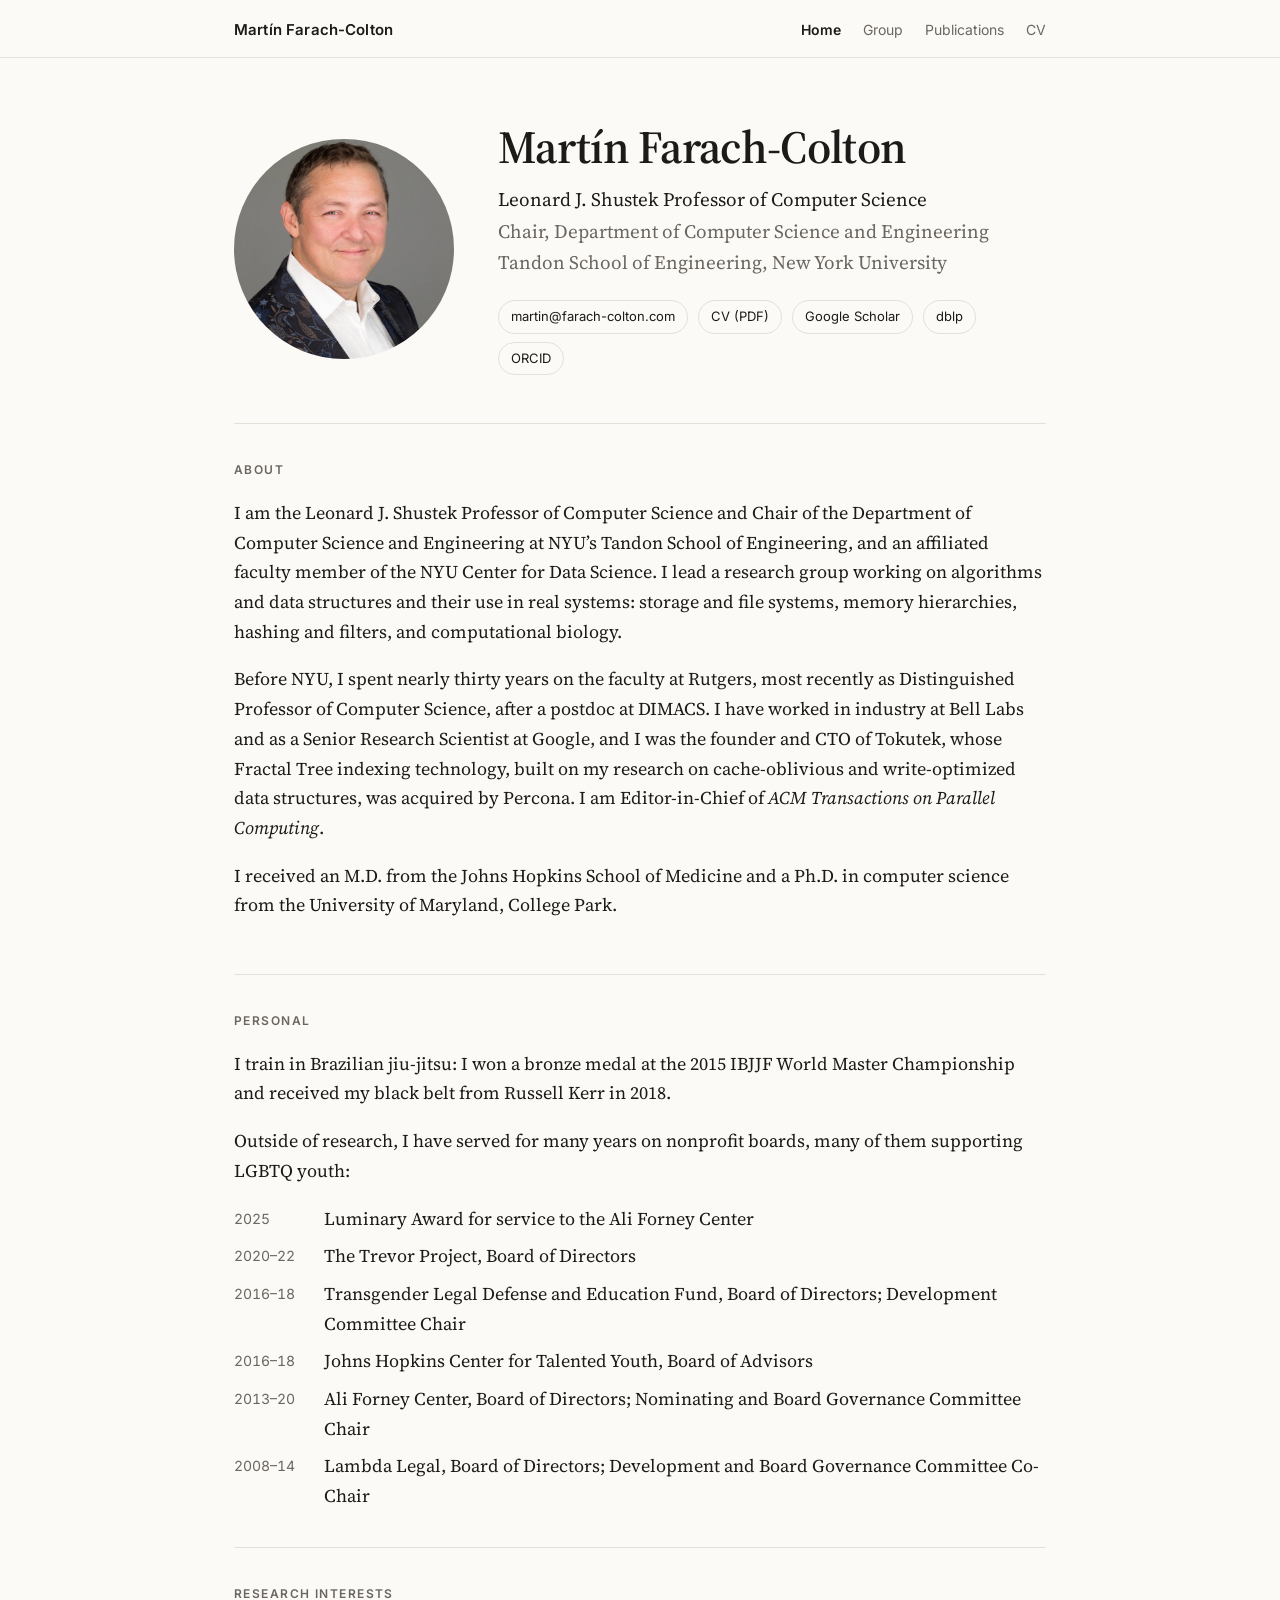
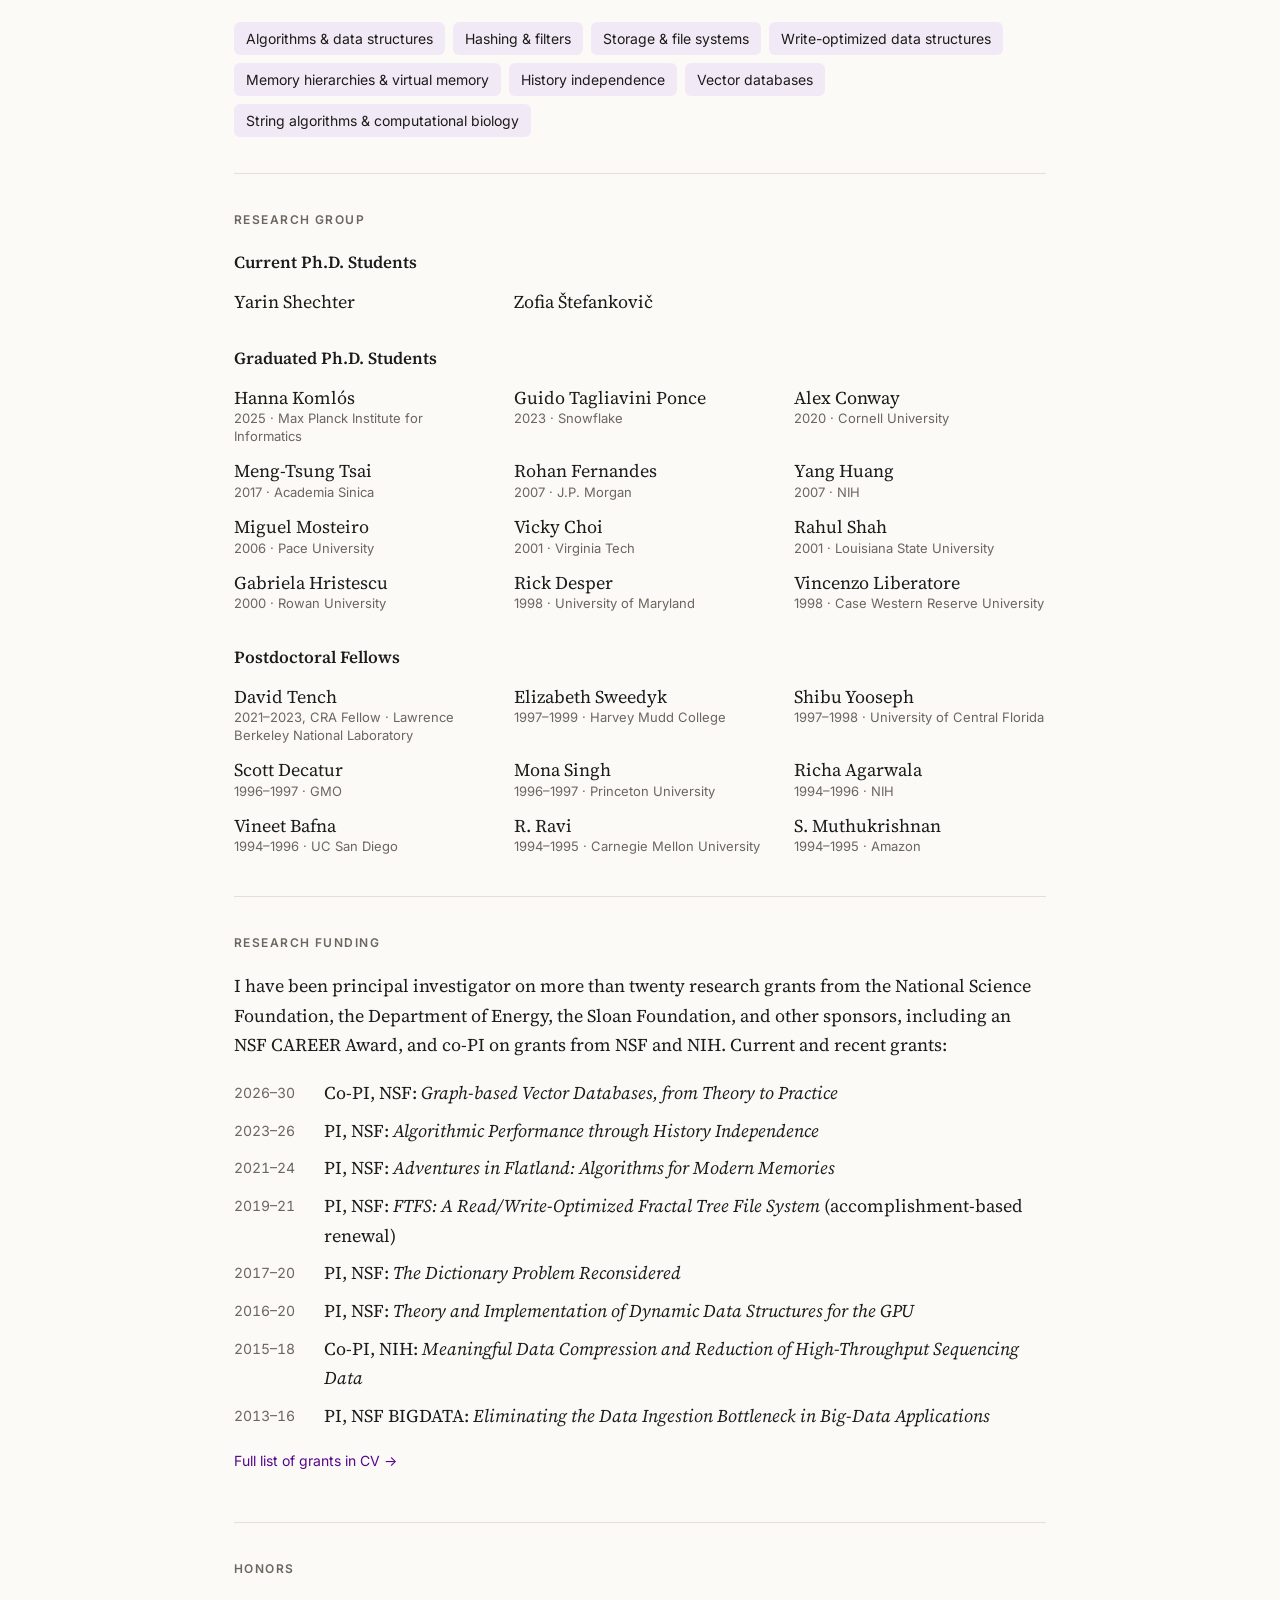
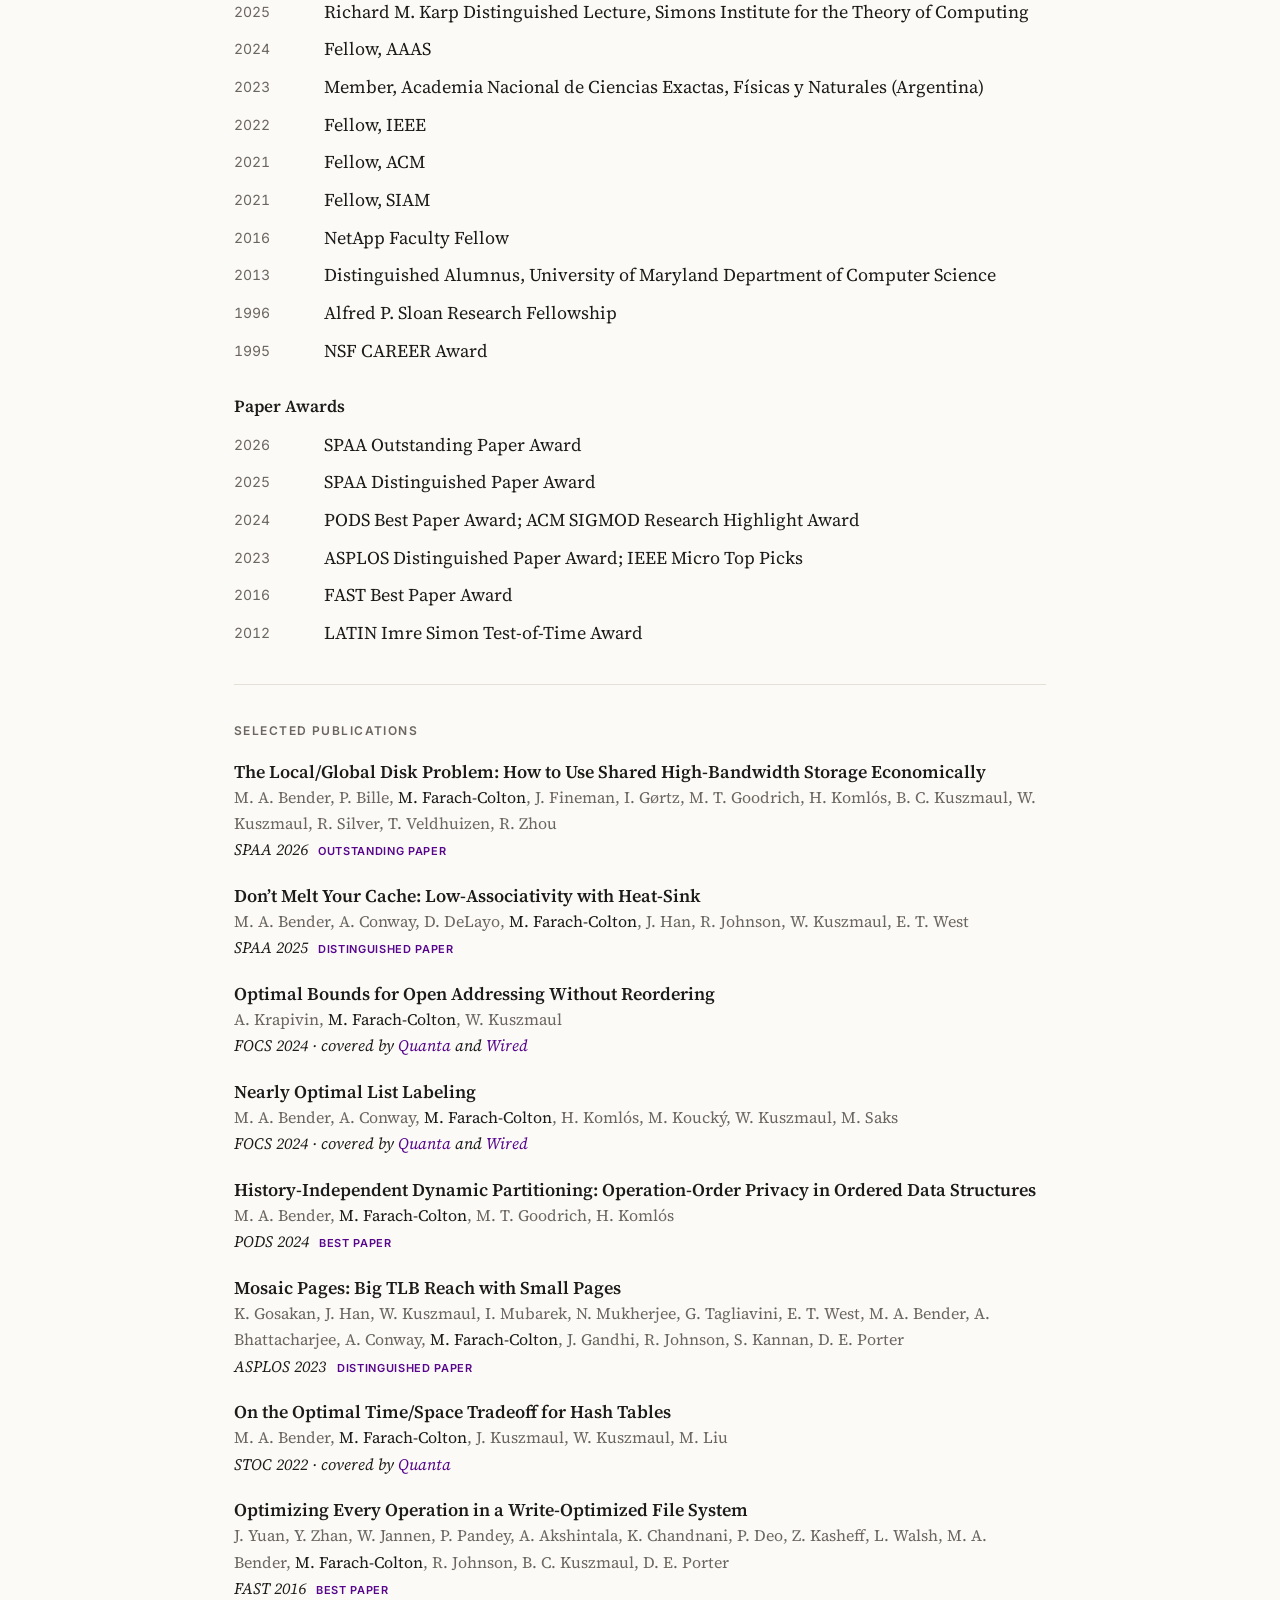
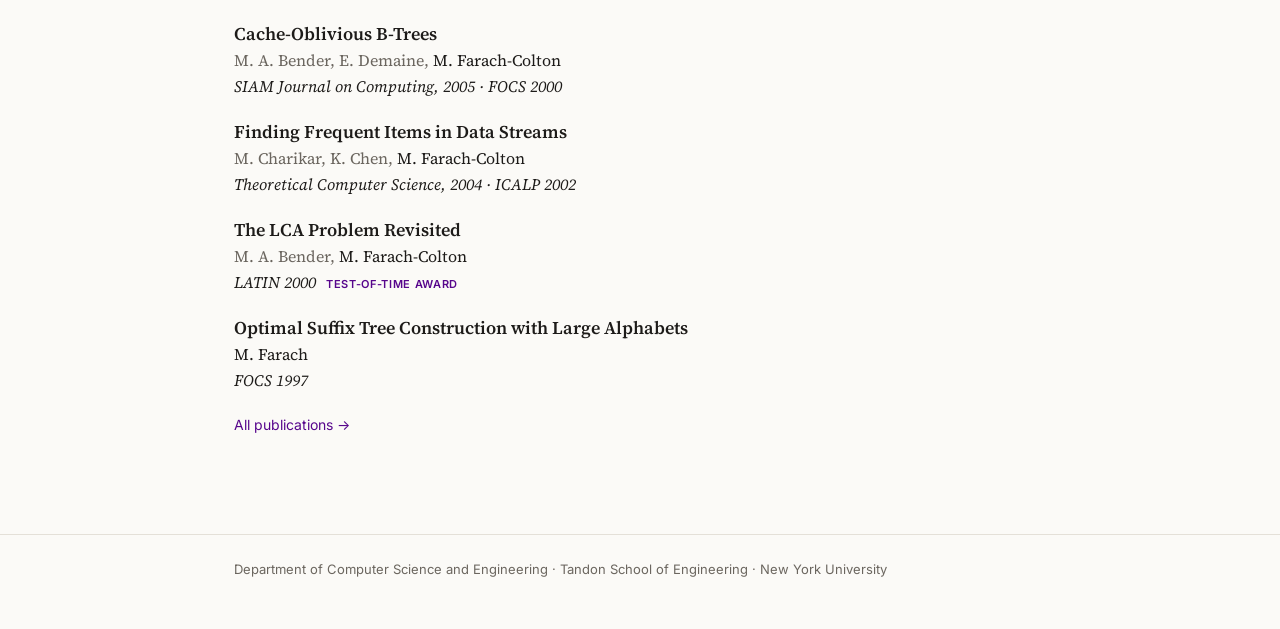
==== index.html @ 8462d6c9 "Initial version of personal website Co-Authored-By: Claude Opus 5.5 <noreply@anthropic.com>" ====
<!doctype html>
<html lang="en">
<head>
<meta charset="utf-8">
<meta name="viewport" content="width=device-width, initial-scale=1">
<title>Martín Farach-Colton</title>
<meta name="description" content="Martín Farach-Colton, Leonard J. Shustek Professor of Computer Science and Chair of Computer Science and Engineering at New York University.">
<link rel="preconnect" href="https://fonts.googleapis.com">
<link rel="preconnect" href="https://fonts.gstatic.com" crossorigin>
<link href="https://fonts.googleapis.com/css2?family=Inter:wght@400;600&family=Source+Serif+4:ital,opsz,wght@0,8..60,400;0,8..60,600;1,8..60,400&display=swap" rel="stylesheet">
<link rel="stylesheet" href="style.css">
</head>
<body>
<header class="site">
  <div class="wrap">
    <a class="brand" href="./">Martín Farach-Colton</a>
    <nav>
      <a href="./" aria-current="page">Home</a>
      <a href="#group">Group</a>
      <a href="publications.html">Publications</a>
      <a href="cv.pdf">CV</a>
    </nav>
  </div>
</header>

<main class="wrap">
  <div class="hero">
    <img src="assets/photo.jpg" alt="Portrait of Martín Farach-Colton" width="220" height="220">
    <div>
      <h1>Martín Farach&#8209;Colton</h1>
      <p class="role">Leonard J. Shustek Professor of Computer Science<br>
        <span>Chair, Department of Computer Science and Engineering<br>
        Tandon School of Engineering, New York University</span></p>
      <div class="links">
        <a href="mailto:martin@farach-colton.com">martin@farach-colton.com</a>
        <a href="cv.pdf">CV (PDF)</a>
        <a href="https://scholar.google.com/citations?user=2uHUSa8AAAAJ">Google Scholar</a>
        <a href="https://dblp.org/pid/f/MartinFarachColton">dblp</a>
        <a href="https://orcid.org/0000-0003-3616-7788">ORCID</a>
      </div>
    </div>
  </div>

  <section class="block">
    <h2>About</h2>
    <p>I am the Leonard J. Shustek Professor of Computer Science and Chair of the Department of Computer
      Science and Engineering at NYU&rsquo;s Tandon School of Engineering, and an affiliated faculty member
      of the NYU Center for Data Science. I lead a research group working on algorithms and data structures
      and their use in real systems: storage and file systems, memory hierarchies, hashing and filters,
      and computational biology.</p>
    <p>Before NYU, I spent nearly thirty years on the faculty at Rutgers, most recently as Distinguished
      Professor of Computer Science, after a postdoc at DIMACS. I have worked in industry at Bell Labs and
      as a Senior Research Scientist at Google, and I was the founder and CTO of Tokutek, whose Fractal Tree
      indexing technology, built on my research on cache-oblivious and write-optimized data structures,
      was acquired by Percona. I am Editor-in-Chief of <em>ACM Transactions on Parallel Computing</em>.</p>
    <p>I received an M.D. from the Johns Hopkins School of Medicine and a Ph.D. in computer science from
      the University of Maryland, College Park.</p>
  </section>

  <section class="block" id="personal">
    <h2>Personal</h2>
    <p>I train in Brazilian jiu-jitsu: I won a
      bronze medal at the 2015 IBJJF World Master Championship and received my black belt from Russell Kerr
      in 2018.</p>
    <p>Outside of research, I have served for many years on nonprofit boards, many of them supporting LGBTQ
      youth:</p>
    <dl class="honors">
      <dt>2025</dt><dd>Luminary Award for service to the Ali Forney Center</dd>
      <dt>2020&ndash;22</dt><dd>The Trevor Project, Board of Directors</dd>
      <dt>2016&ndash;18</dt><dd>Transgender Legal Defense and Education Fund, Board of Directors; Development Committee Chair</dd>
      <dt>2016&ndash;18</dt><dd>Johns Hopkins Center for Talented Youth, Board of Advisors</dd>
      <dt>2013&ndash;20</dt><dd>Ali Forney Center, Board of Directors; Nominating and Board Governance Committee Chair</dd>
      <dt>2008&ndash;14</dt><dd>Lambda Legal, Board of Directors; Development and Board Governance Committee Co-Chair</dd>
    </dl>
  </section>

  <section class="block">
    <h2>Research Interests</h2>
    <ul class="interests">
      <li>Algorithms &amp; data structures</li>
      <li>Hashing &amp; filters</li>
      <li>Storage &amp; file systems</li>
      <li>Write-optimized data structures</li>
      <li>Memory hierarchies &amp; virtual memory</li>
      <li>History independence</li>
      <li>Vector databases</li>
      <li>String algorithms &amp; computational biology</li>
    </ul>
  </section>

  <section class="block" id="group">
    <h2>Research Group</h2>
    <h3>Current Ph.D. Students</h3>
    <ul class="people">
      <li>Yarin Shechter</li>
      <li>Zofia Štefankovič</li>
    </ul>
    <h3>Graduated Ph.D. Students</h3>
    <ul class="people">
      <li>Hanna Komlós <span>2025 &middot; Max Planck Institute for Informatics</span></li>
      <li>Guido Tagliavini Ponce <span>2023 &middot; Snowflake</span></li>
      <li>Alex Conway <span>2020 &middot; Cornell University</span></li>
      <li>Meng-Tsung Tsai <span>2017 &middot; Academia Sinica</span></li>
      <li>Rohan Fernandes <span>2007 &middot; J.P. Morgan</span></li>
      <li>Yang Huang <span>2007 &middot; NIH</span></li>
      <li>Miguel Mosteiro <span>2006 &middot; Pace University</span></li>
      <li>Vicky Choi <span>2001 &middot; Virginia Tech</span></li>
      <li>Rahul Shah <span>2001 &middot; Louisiana State University</span></li>
      <li>Gabriela Hristescu <span>2000 &middot; Rowan University</span></li>
      <li>Rick Desper <span>1998 &middot; University of Maryland</span></li>
      <li>Vincenzo Liberatore <span>1998 &middot; Case Western Reserve University</span></li>
    </ul>
    <h3>Postdoctoral Fellows</h3>
    <ul class="people">
      <li>David Tench <span>2021&ndash;2023, CRA Fellow &middot; Lawrence Berkeley National Laboratory</span></li>
      <li>Elizabeth Sweedyk <span>1997&ndash;1999 &middot; Harvey Mudd College</span></li>
      <li>Shibu Yooseph <span>1997&ndash;1998 &middot; University of Central Florida</span></li>
      <li>Scott Decatur <span>1996&ndash;1997 &middot; GMO</span></li>
      <li>Mona Singh <span>1996&ndash;1997 &middot; Princeton University</span></li>
      <li>Richa Agarwala <span>1994&ndash;1996 &middot; NIH</span></li>
      <li>Vineet Bafna <span>1994&ndash;1996 &middot; UC San Diego</span></li>
      <li>R. Ravi <span>1994&ndash;1995 &middot; Carnegie Mellon University</span></li>
      <li>S. Muthukrishnan <span>1994&ndash;1995 &middot; Amazon</span></li>
    </ul>
  </section>

  <section class="block">
    <h2>Research Funding</h2>
    <p>I have been principal investigator on more than twenty research grants from the National Science
      Foundation, the Department of Energy, the Sloan Foundation, and other sponsors, including an NSF CAREER
      Award, and co-PI on grants from NSF and NIH. Current and recent grants:</p>
    <dl class="honors">
      <dt>2026&ndash;30</dt><dd>Co-PI, NSF: <em>Graph-based Vector Databases, from Theory to Practice</em></dd>
      <dt>2023&ndash;26</dt><dd>PI, NSF: <em>Algorithmic Performance through History Independence</em></dd>
      <dt>2021&ndash;24</dt><dd>PI, NSF: <em>Adventures in Flatland: Algorithms for Modern Memories</em></dd>
      <dt>2019&ndash;21</dt><dd>PI, NSF: <em>FTFS: A Read/Write-Optimized Fractal Tree File System</em> (accomplishment-based renewal)</dd>
      <dt>2017&ndash;20</dt><dd>PI, NSF: <em>The Dictionary Problem Reconsidered</em></dd>
      <dt>2016&ndash;20</dt><dd>PI, NSF: <em>Theory and Implementation of Dynamic Data Structures for the GPU</em></dd>
      <dt>2015&ndash;18</dt><dd>Co-PI, NIH: <em>Meaningful Data Compression and Reduction of High-Throughput Sequencing Data</em></dd>
      <dt>2013&ndash;16</dt><dd>PI, NSF BIGDATA: <em>Eliminating the Data Ingestion Bottleneck in Big-Data Applications</em></dd>
    </dl>
    <p class="more"><a href="cv.pdf">Full list of grants in CV &rarr;</a></p>
  </section>

  <section class="block">
    <h2>Honors</h2>
    <dl class="honors">
      <dt>2025</dt><dd>Richard M. Karp Distinguished Lecture, Simons Institute for the Theory of Computing</dd>
      <dt>2024</dt><dd>Fellow, AAAS</dd>
      <dt>2023</dt><dd>Member, Academia Nacional de Ciencias Exactas, F&iacute;sicas y Naturales (Argentina)</dd>
      <dt>2022</dt><dd>Fellow, IEEE</dd>
      <dt>2021</dt><dd>Fellow, ACM</dd>
      <dt>2021</dt><dd>Fellow, SIAM</dd>
      <dt>2016</dt><dd>NetApp Faculty Fellow</dd>
      <dt>2013</dt><dd>Distinguished Alumnus, University of Maryland Department of Computer Science</dd>
      <dt>1996</dt><dd>Alfred P. Sloan Research Fellowship</dd>
      <dt>1995</dt><dd>NSF CAREER Award</dd>
    </dl>
    <h3>Paper Awards</h3>
    <dl class="honors">
      <dt>2026</dt><dd>SPAA Outstanding Paper Award</dd>
      <dt>2025</dt><dd>SPAA Distinguished Paper Award</dd>
      <dt>2024</dt><dd>PODS Best Paper Award; ACM SIGMOD Research Highlight Award</dd>
      <dt>2023</dt><dd>ASPLOS Distinguished Paper Award; IEEE Micro Top Picks</dd>
      <dt>2016</dt><dd>FAST Best Paper Award</dd>
      <dt>2012</dt><dd>LATIN Imre Simon Test-of-Time Award</dd>
    </dl>
  </section>

  <section class="block">
    <h2>Selected Publications</h2>
    <ol class="pubs">
      <li><span class="ptitle"><a href="https://doi.org/10.1145/3816782.3819205">The Local/Global Disk Problem: How to Use Shared High-Bandwidth Storage Economically</a></span>
        <span class="pauthors">M. A. Bender, P. Bille, <span class="me">M. Farach-Colton</span>, J. Fineman, I. Gørtz, M. T. Goodrich, H. Komlós, B. C. Kuszmaul, W. Kuszmaul, R. Silver, T. Veldhuizen, R. Zhou</span>
        <span class="pvenue">SPAA 2026 <span class="award">Outstanding Paper</span></span></li>
      <li><span class="ptitle"><a href="https://dl.acm.org/doi/pdf/10.1145/3694906.3743303">Don&rsquo;t Melt Your Cache: Low-Associativity with Heat-Sink</a></span>
        <span class="pauthors">M. A. Bender, A. Conway, D. DeLayo, <span class="me">M. Farach-Colton</span>, J. Han, R. Johnson, W. Kuszmaul, E. T. West</span>
        <span class="pvenue">SPAA 2025 <span class="award">Distinguished Paper</span></span></li>
      <li><span class="ptitle"><a href="https://arxiv.org/pdf/2501.02305">Optimal Bounds for Open Addressing Without Reordering</a></span>
        <span class="pauthors">A. Krapivin, <span class="me">M. Farach-Colton</span>, W. Kuszmaul</span>
        <span class="pvenue">FOCS 2024 &middot; covered by <a href="https://www.quantamagazine.org/undergraduate-upends-a-40-year-old-data-science-conjecture-20250210/">Quanta</a> and <a href="https://www.wired.com/story/undergraduate-upends-a-40-year-old-data-science-conjecture/">Wired</a></span></li>
      <li><span class="ptitle"><a href="https://arxiv.org/pdf/2405.00807">Nearly Optimal List Labeling</a></span>
        <span class="pauthors">M. A. Bender, A. Conway, <span class="me">M. Farach-Colton</span>, H. Komlós, M. Koucký, W. Kuszmaul, M. Saks</span>
        <span class="pvenue">FOCS 2024 &middot; covered by <a href="https://www.quantamagazine.org/new-book-sorting-algorithm-almost-reaches-perfection-20250124/">Quanta</a> and <a href="https://www.wired.com/story/new-book-sorting-algorithm-almost-reaches-perfection/">Wired</a></span></li>
      <li><span class="ptitle"><a href="https://dl.acm.org/doi/pdf/10.1145/3651609">History-Independent Dynamic Partitioning: Operation-Order Privacy in Ordered Data Structures</a></span>
        <span class="pauthors">M. A. Bender, <span class="me">M. Farach-Colton</span>, M. T. Goodrich, H. Komlós</span>
        <span class="pvenue">PODS 2024 <span class="award">Best Paper</span></span></li>
      <li><span class="ptitle"><a href="https://dspace.mit.edu/bitstream/1721.1/150362/1/3582016.3582021.pdf">Mosaic Pages: Big TLB Reach with Small Pages</a></span>
        <span class="pauthors">K. Gosakan, J. Han, W. Kuszmaul, I. Mubarek, N. Mukherjee, G. Tagliavini, E. T. West, M. A. Bender, A. Bhattacharjee, A. Conway, <span class="me">M. Farach-Colton</span>, J. Gandhi, R. Johnson, S. Kannan, D. E. Porter</span>
        <span class="pvenue">ASPLOS 2023 <span class="award">Distinguished Paper</span></span></li>
      <li><span class="ptitle"><a href="https://dspace.mit.edu/bitstream/1721.1/146419/1/3519935.3519969.pdf">On the Optimal Time/Space Tradeoff for Hash Tables</a></span>
        <span class="pauthors">M. A. Bender, <span class="me">M. Farach-Colton</span>, J. Kuszmaul, W. Kuszmaul, M. Liu</span>
        <span class="pvenue">STOC 2022 &middot; covered by <a href="https://www.quantamagazine.org/scientists-find-optimal-balance-of-data-storage-and-time-20240208/">Quanta</a></span></li>
      <li><span class="ptitle"><a href="https://www.usenix.org/system/files/conference/fast16/fast16-papers-yuan.pdf">Optimizing Every Operation in a Write-Optimized File System</a></span>
        <span class="pauthors">J. Yuan, Y. Zhan, W. Jannen, P. Pandey, A. Akshintala, K. Chandnani, P. Deo, Z. Kasheff, L. Walsh, M. A. Bender, <span class="me">M. Farach-Colton</span>, R. Johnson, B. C. Kuszmaul, D. E. Porter</span>
        <span class="pvenue">FAST 2016 <span class="award">Best Paper</span></span></li>
      <li><span class="ptitle"><a href="https://doi.org/10.1137/s0097539701389956">Cache-Oblivious B-Trees</a></span>
        <span class="pauthors">M. A. Bender, E. Demaine, <span class="me">M. Farach-Colton</span></span>
        <span class="pvenue">SIAM Journal on Computing, 2005 &middot; FOCS 2000</span></li>
      <li><span class="ptitle"><a href="https://doi.org/10.1016/s0304-3975(03)00400-6">Finding Frequent Items in Data Streams</a></span>
        <span class="pauthors">M. Charikar, K. Chen, <span class="me">M. Farach-Colton</span></span>
        <span class="pvenue">Theoretical Computer Science, 2004 &middot; ICALP 2002</span></li>
      <li><span class="ptitle"><a href="https://doi.org/10.1007/10719839_9">The LCA Problem Revisited</a></span>
        <span class="pauthors">M. A. Bender, <span class="me">M. Farach-Colton</span></span>
        <span class="pvenue">LATIN 2000 <span class="award">Test-of-Time Award</span></span></li>
      <li><span class="ptitle"><a href="https://doi.org/10.1109/sfcs.1997.646102">Optimal Suffix Tree Construction with Large Alphabets</a></span>
        <span class="pauthors"><span class="me">M. Farach</span></span>
        <span class="pvenue">FOCS 1997</span></li>
    </ol>
    <p class="more"><a href="publications.html">All publications &rarr;</a></p>
  </section>
</main>

<footer>
  <div class="wrap">Department of Computer Science and Engineering &middot; Tandon School of Engineering &middot; New York University</div>
</footer>
</body>
</html>
---- style.css ----
:root {
  --bg: #fbfaf7;
  --fg: #1d1b19;
  --muted: #6b665f;
  --rule: #e4e0d8;
  --accent: #57068c;
  --accent-soft: #f1eaf6;
  --serif: "Source Serif 4", Georgia, "Times New Roman", serif;
  --sans: "Inter", -apple-system, BlinkMacSystemFont, "Segoe UI", sans-serif;
}
@media (prefers-color-scheme: dark) {
  :root {
    --bg: #161514;
    --fg: #ece8e1;
    --muted: #a19b92;
    --rule: #2f2c29;
    --accent: #c9a2e6;
    --accent-soft: #2a2132;
  }
}

* { box-sizing: border-box; }
html { -webkit-text-size-adjust: 100%; }
body {
  margin: 0;
  background: var(--bg);
  color: var(--fg);
  font: 18px/1.65 var(--serif);
}
a { color: var(--accent); text-decoration: none; }
a:hover { text-decoration: underline; text-underline-offset: 3px; }

.wrap { max-width: 860px; margin: 0 auto; padding: 0 24px; }

/* Header / nav */
header.site {
  border-bottom: 1px solid var(--rule);
}
header.site .wrap {
  display: flex; align-items: baseline; justify-content: space-between;
  gap: 16px; flex-wrap: wrap; padding-top: 18px; padding-bottom: 14px;
}
.brand { font-family: var(--sans); font-weight: 600; font-size: 15px; letter-spacing: .01em; color: var(--fg); }
nav { display: flex; gap: 22px; font-family: var(--sans); font-size: 14px; }
nav a { color: var(--muted); }
nav a[aria-current="page"] { color: var(--fg); font-weight: 600; }

/* Hero */
.hero {
  display: grid; grid-template-columns: 220px 1fr; gap: 44px;
  align-items: center; padding: 64px 0 48px;
}
.hero img {
  width: 220px; height: 220px; border-radius: 50%; object-fit: cover;
  display: block; background: var(--rule);
}
.hero h1 {
  font-size: 46px; line-height: 1.1; font-weight: 600; margin: 0 0 12px;
  letter-spacing: -.015em;
}
.hero .role { margin: 0; font-size: 19px; }
.hero .role span { color: var(--muted); }
.links {
  display: flex; flex-wrap: wrap; gap: 8px 10px; margin-top: 22px;
  font-family: var(--sans); font-size: 13px;
}
.links a {
  border: 1px solid var(--rule); border-radius: 999px; padding: 5px 12px; color: var(--fg);
}
.links a:hover { border-color: var(--accent); color: var(--accent); text-decoration: none; }

/* Sections */
section.block { padding: 36px 0; border-top: 1px solid var(--rule); }
section.block > h2, .year > h2 {
  font-family: var(--sans); font-size: 12px; font-weight: 600;
  text-transform: uppercase; letter-spacing: .12em; color: var(--muted);
  margin: 0 0 18px;
}
p { margin: 0 0 1em; }

.interests { display: flex; flex-wrap: wrap; gap: 8px; padding: 0; margin: 0; list-style: none; }
.interests li {
  font-family: var(--sans); font-size: 14px; background: var(--accent-soft);
  color: var(--fg); padding: 5px 12px; border-radius: 6px;
}

dl.honors { display: grid; grid-template-columns: 64px 1fr; gap: 8px 18px; margin: 0; }
dl.honors dt { font-family: var(--sans); font-size: 14px; color: var(--muted); padding-top: 3px; font-variant-numeric: tabular-nums; }
dl.honors dd { margin: 0; }

/* Publications */
ol.pubs { list-style: none; padding: 0; margin: 0; }
ol.pubs li { margin: 0 0 20px; }
.ptitle { display: block; font-weight: 600; line-height: 1.4; }
.ptitle a { color: var(--fg); }
.ptitle a:hover { color: var(--accent); }
.pauthors { display: block; font-size: 16px; color: var(--muted); }
.pauthors .me { color: var(--fg); }
.pvenue { display: block; font-size: 16px; font-style: italic; }
.tag, .award {
  font-family: var(--sans); font-style: normal; font-size: 11px; font-weight: 600;
  text-transform: uppercase; letter-spacing: .06em; margin-left: 6px;
}
.tag { color: var(--muted); }
.award { color: var(--accent); }

.pubtools {
  display: flex; gap: 12px; flex-wrap: wrap; align-items: center;
  margin: 0 0 28px; font-family: var(--sans); font-size: 14px;
}
.pubtools input {
  flex: 1 1 260px; font: inherit; padding: 9px 12px; border-radius: 8px;
  border: 1px solid var(--rule); background: transparent; color: var(--fg);
}
.pubtools input:focus { outline: 2px solid var(--accent); outline-offset: -1px; }
.pubtools .seg { display: flex; border: 1px solid var(--rule); border-radius: 8px; overflow: hidden; }
.pubtools button {
  font: inherit; border: 0; background: transparent; color: var(--muted);
  padding: 8px 12px; cursor: pointer;
}
.pubtools button[aria-pressed="true"] { background: var(--accent-soft); color: var(--fg); }
.year { padding: 8px 0 12px; }
.count { color: var(--muted); }

.page-title { font-size: 38px; font-weight: 600; margin: 52px 0 8px; letter-spacing: -.01em; }
.lede { color: var(--muted); margin-bottom: 32px; }

footer {
  border-top: 1px solid var(--rule); margin-top: 48px; padding: 24px 0 48px;
  font-family: var(--sans); font-size: 13px; color: var(--muted);
}

@media (max-width: 640px) {
  body { font-size: 17px; }
  .wrap { padding: 0 16px; }
  .hero { grid-template-columns: 1fr; gap: 24px; padding: 40px 0 32px; text-align: left; }
  .hero img { width: 140px; height: 140px; }
  .hero h1 { font-size: 34px; }
  nav { gap: 16px; }
  dl.honors { grid-template-columns: 48px 1fr; gap: 6px 12px; }
  .page-title { font-size: 30px; margin-top: 36px; }
}

/* Sub-headings, people lists, small links */
section.block h3 {
  font-size: 17px; font-weight: 600; margin: 26px 0 10px;
}
section.block h2 + h3 { margin-top: 0; }
ul.people {
  list-style: none; padding: 0; margin: 0;
  display: grid; grid-template-columns: repeat(auto-fill, minmax(250px, 1fr)); gap: 6px 28px;
}
ul.people li { line-height: 1.35; padding: 4px 0; }
ul.people li span { display: block; font-family: var(--sans); font-size: 13px; color: var(--muted); }
.more { margin-top: 18px; font-family: var(--sans); font-size: 14px; }
.plink {
  font-family: var(--sans); font-style: normal; font-size: 11px; font-weight: 600;
  text-transform: uppercase; letter-spacing: .06em; margin-left: 6px;
}
.pvenue.plain { font-style: normal; }
.pvenue strong { font-weight: 600; }
dl.honors dt { white-space: nowrap; }
dl.honors { grid-template-columns: 72px 1fr; }
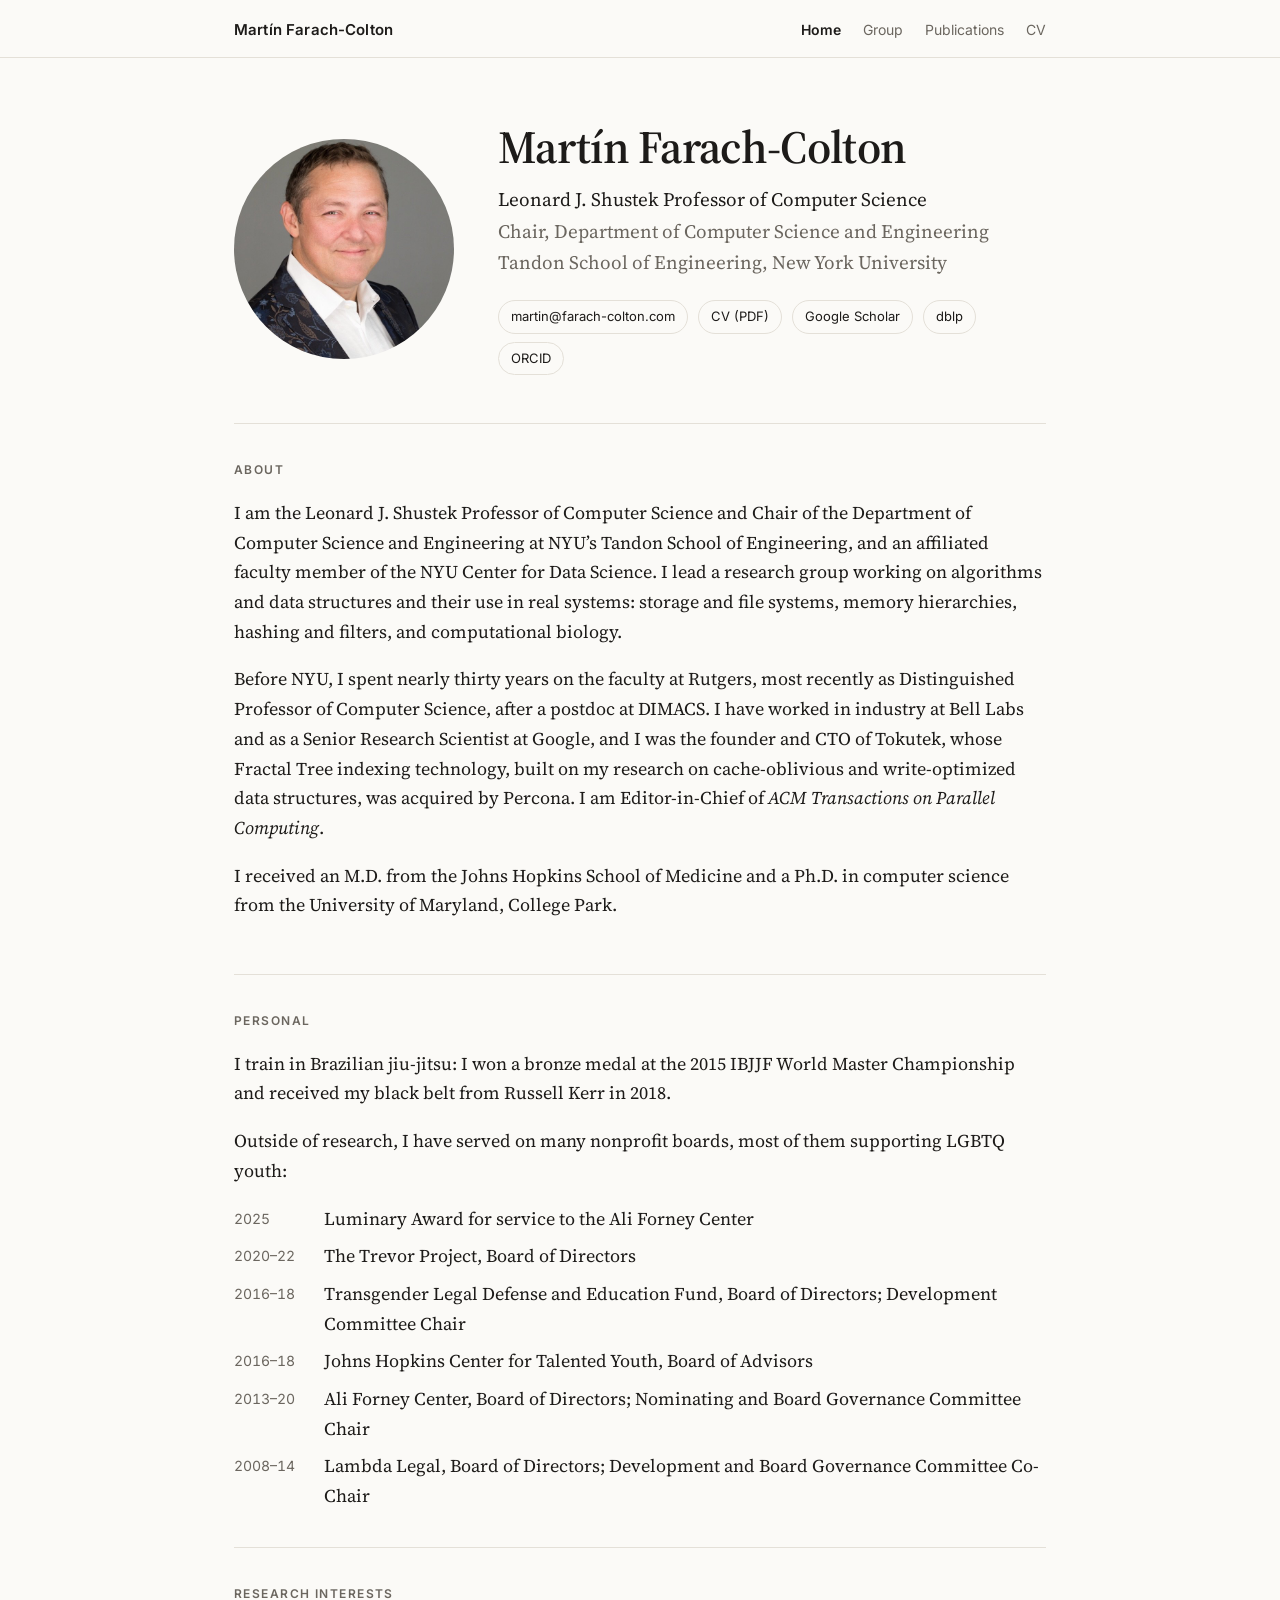
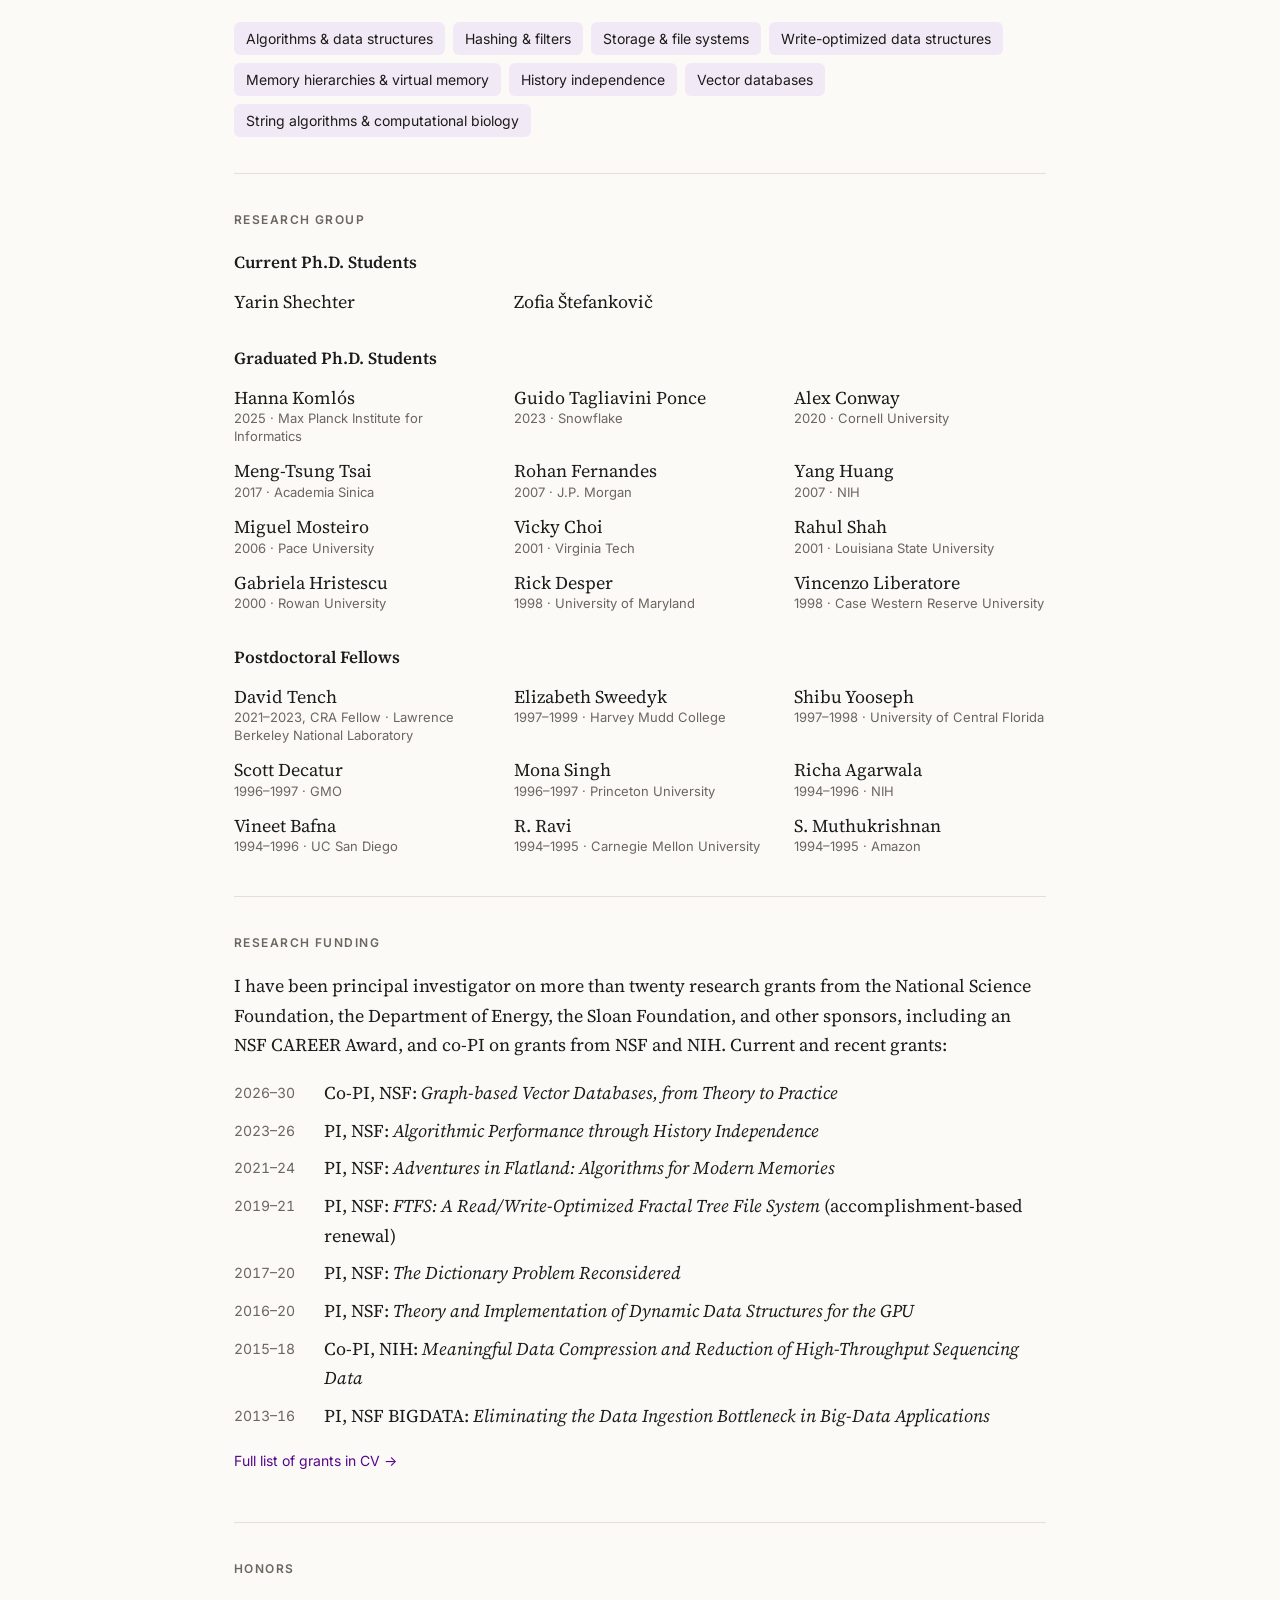
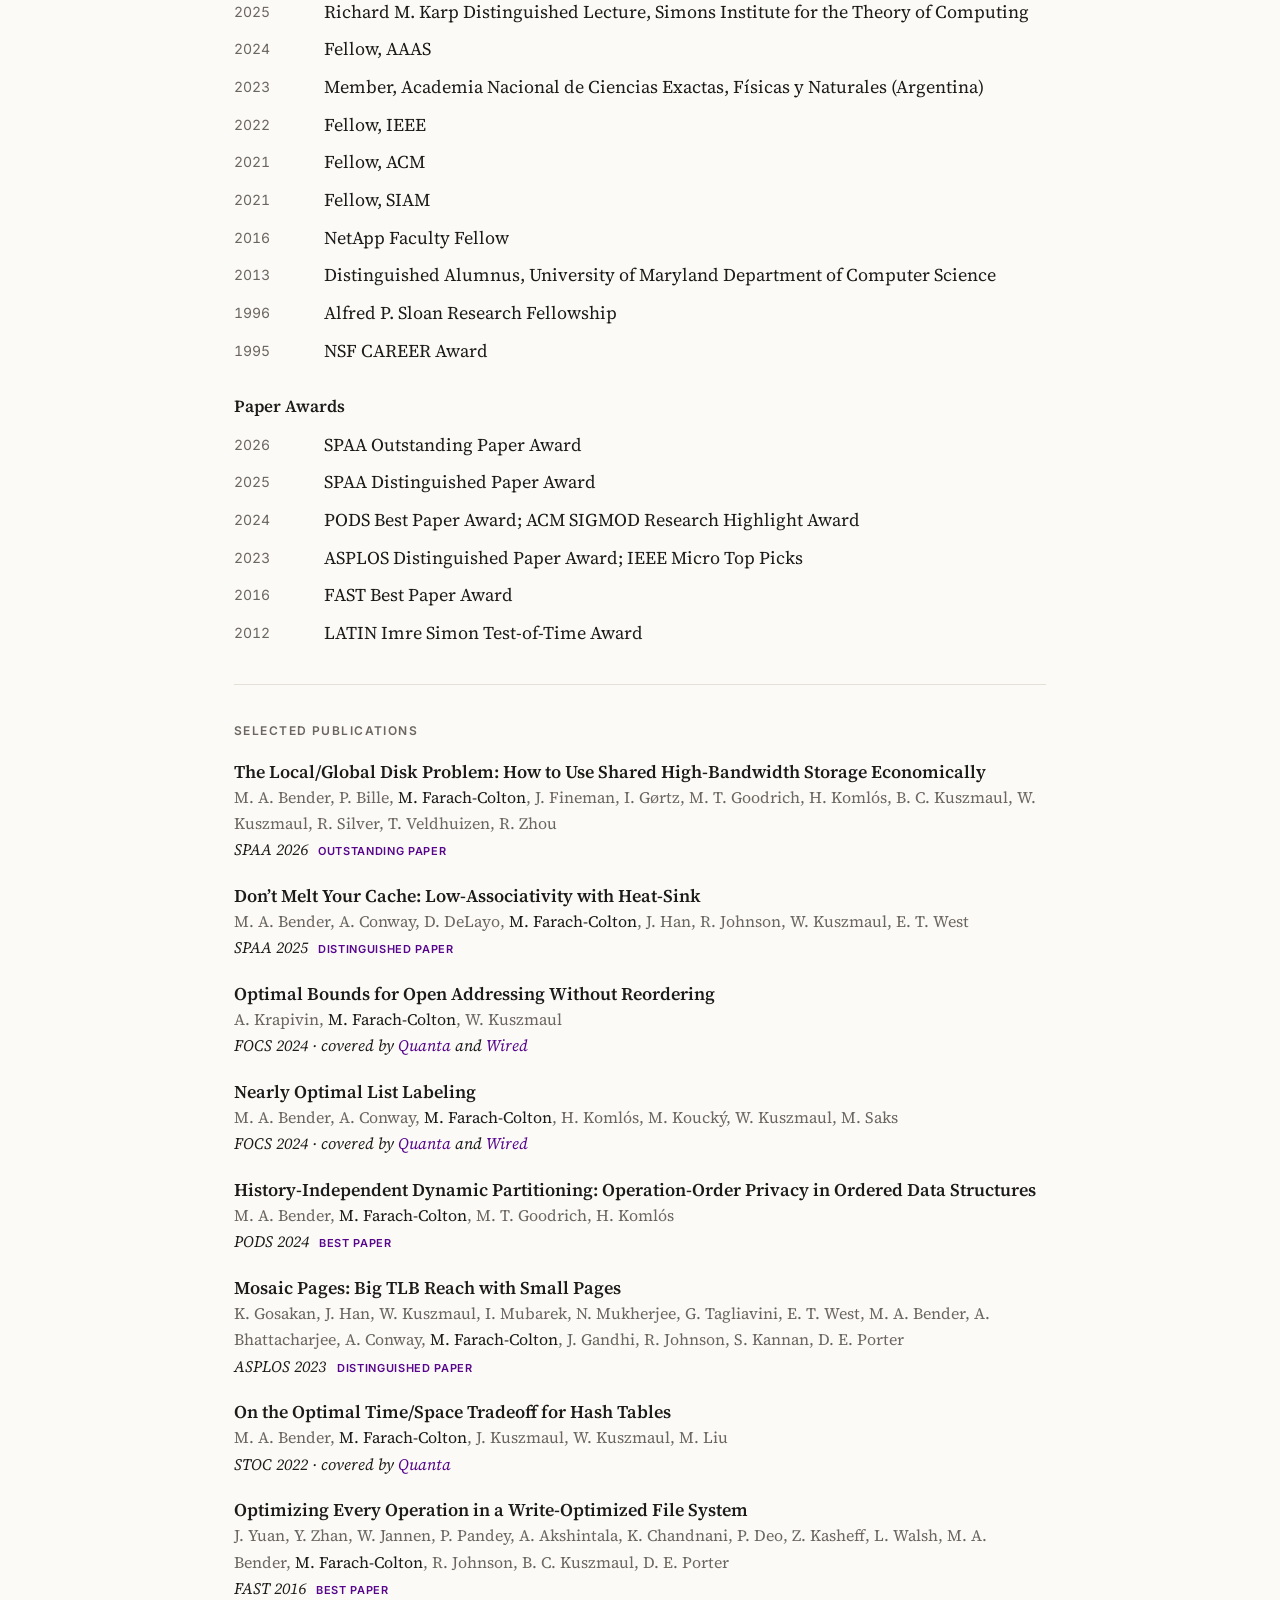
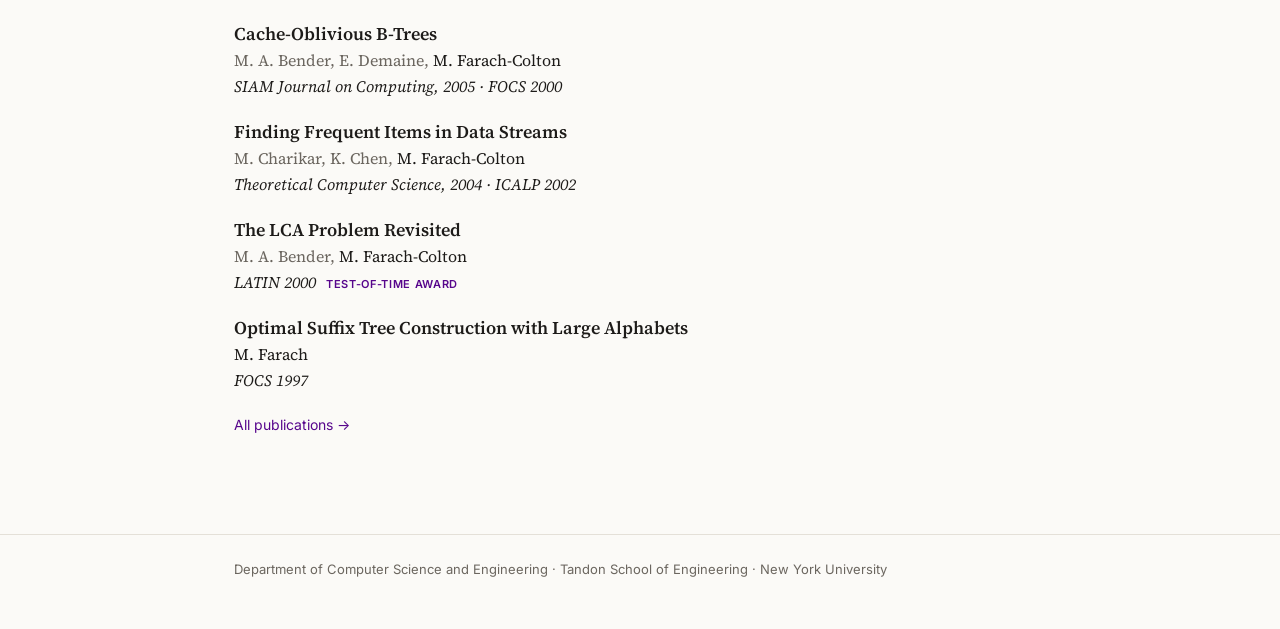
==== commit 3bd8acb9: "Personal: reword board service sentence Co-Authored-By: Claude Opus 5.5 <noreply@anthropic.com>" ====
--- a/index.html
+++ b/index.html
@@ -62,7 +62,7 @@
     <p>I train in Brazilian jiu-jitsu: I won a
       bronze medal at the 2015 IBJJF World Master Championship and received my black belt from Russell Kerr
       in 2018.</p>
-    <p>Outside of research, I have served for many years on nonprofit boards, many of them supporting LGBTQ
+    <p>Outside of research, I have served on many nonprofit boards, most of them supporting LGBTQ
       youth:</p>
     <dl class="honors">
       <dt>2025</dt><dd>Luminary Award for service to the Ali Forney Center</dd>
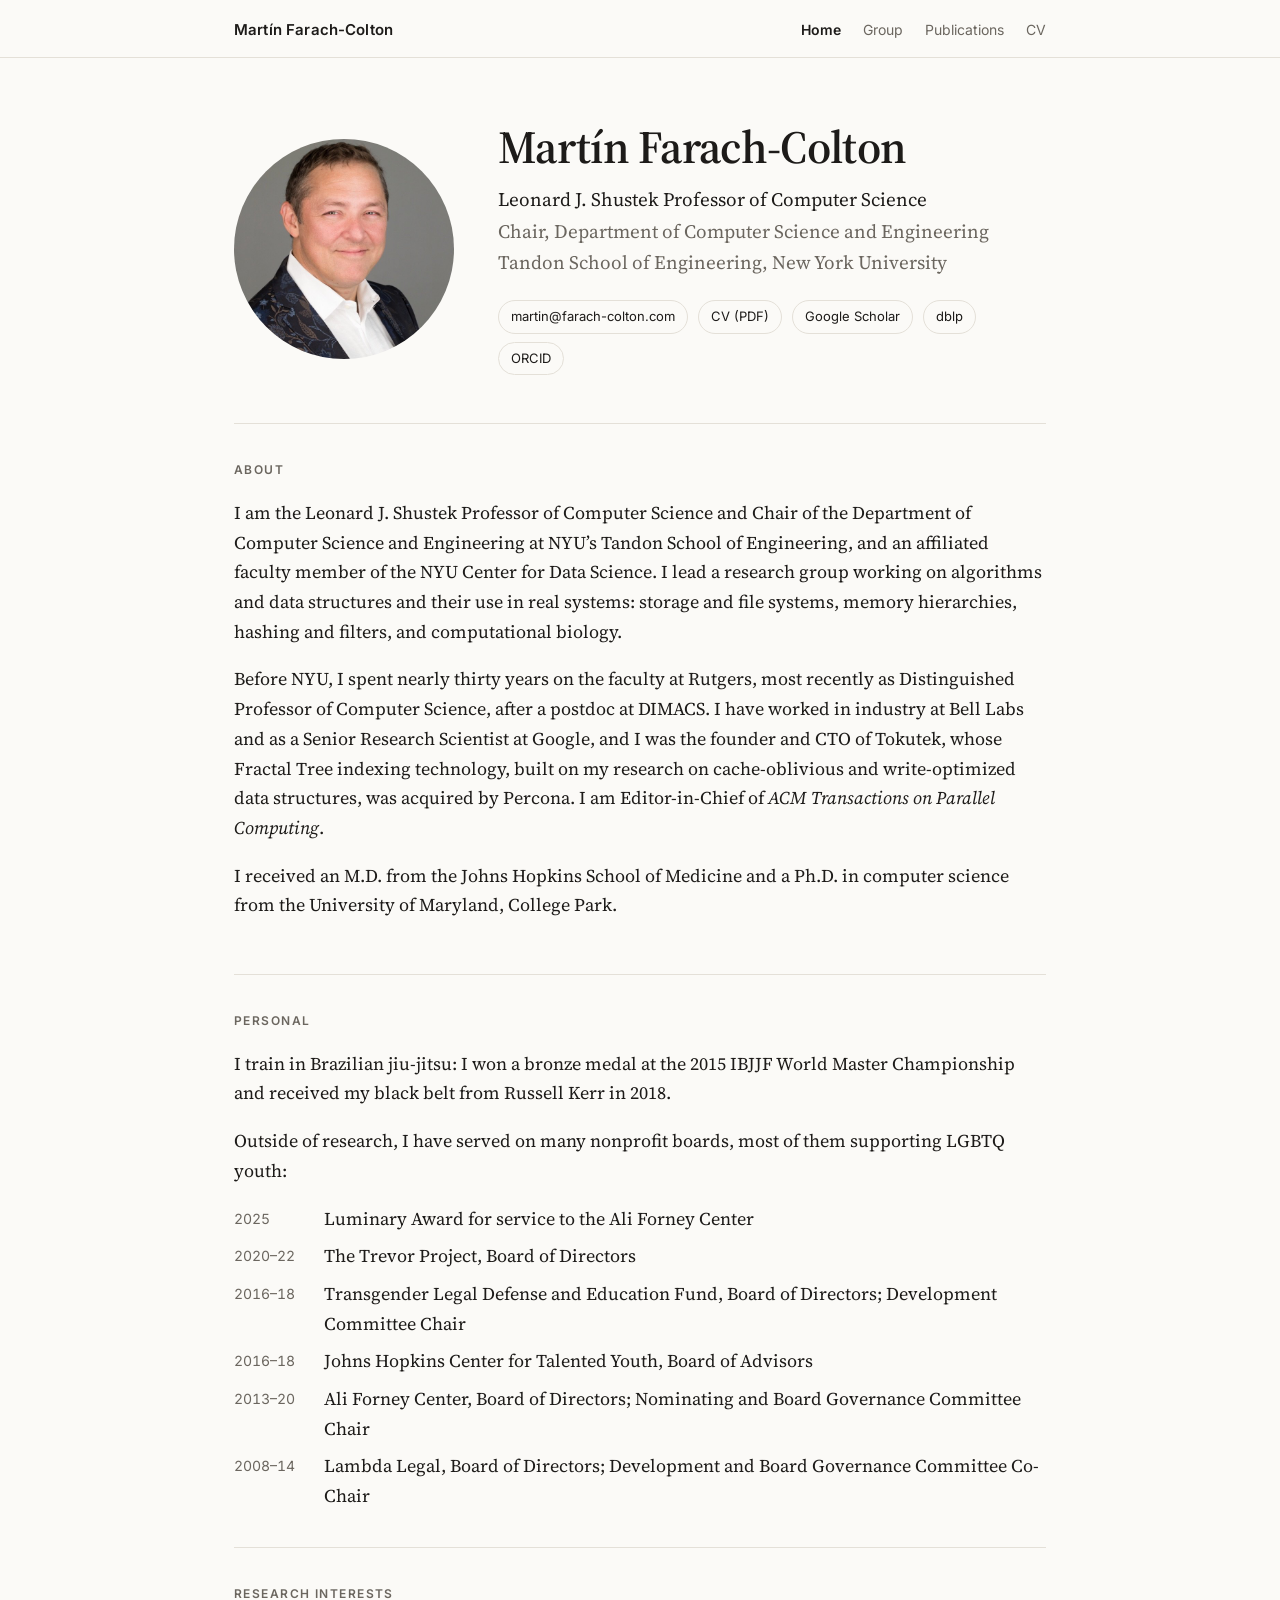
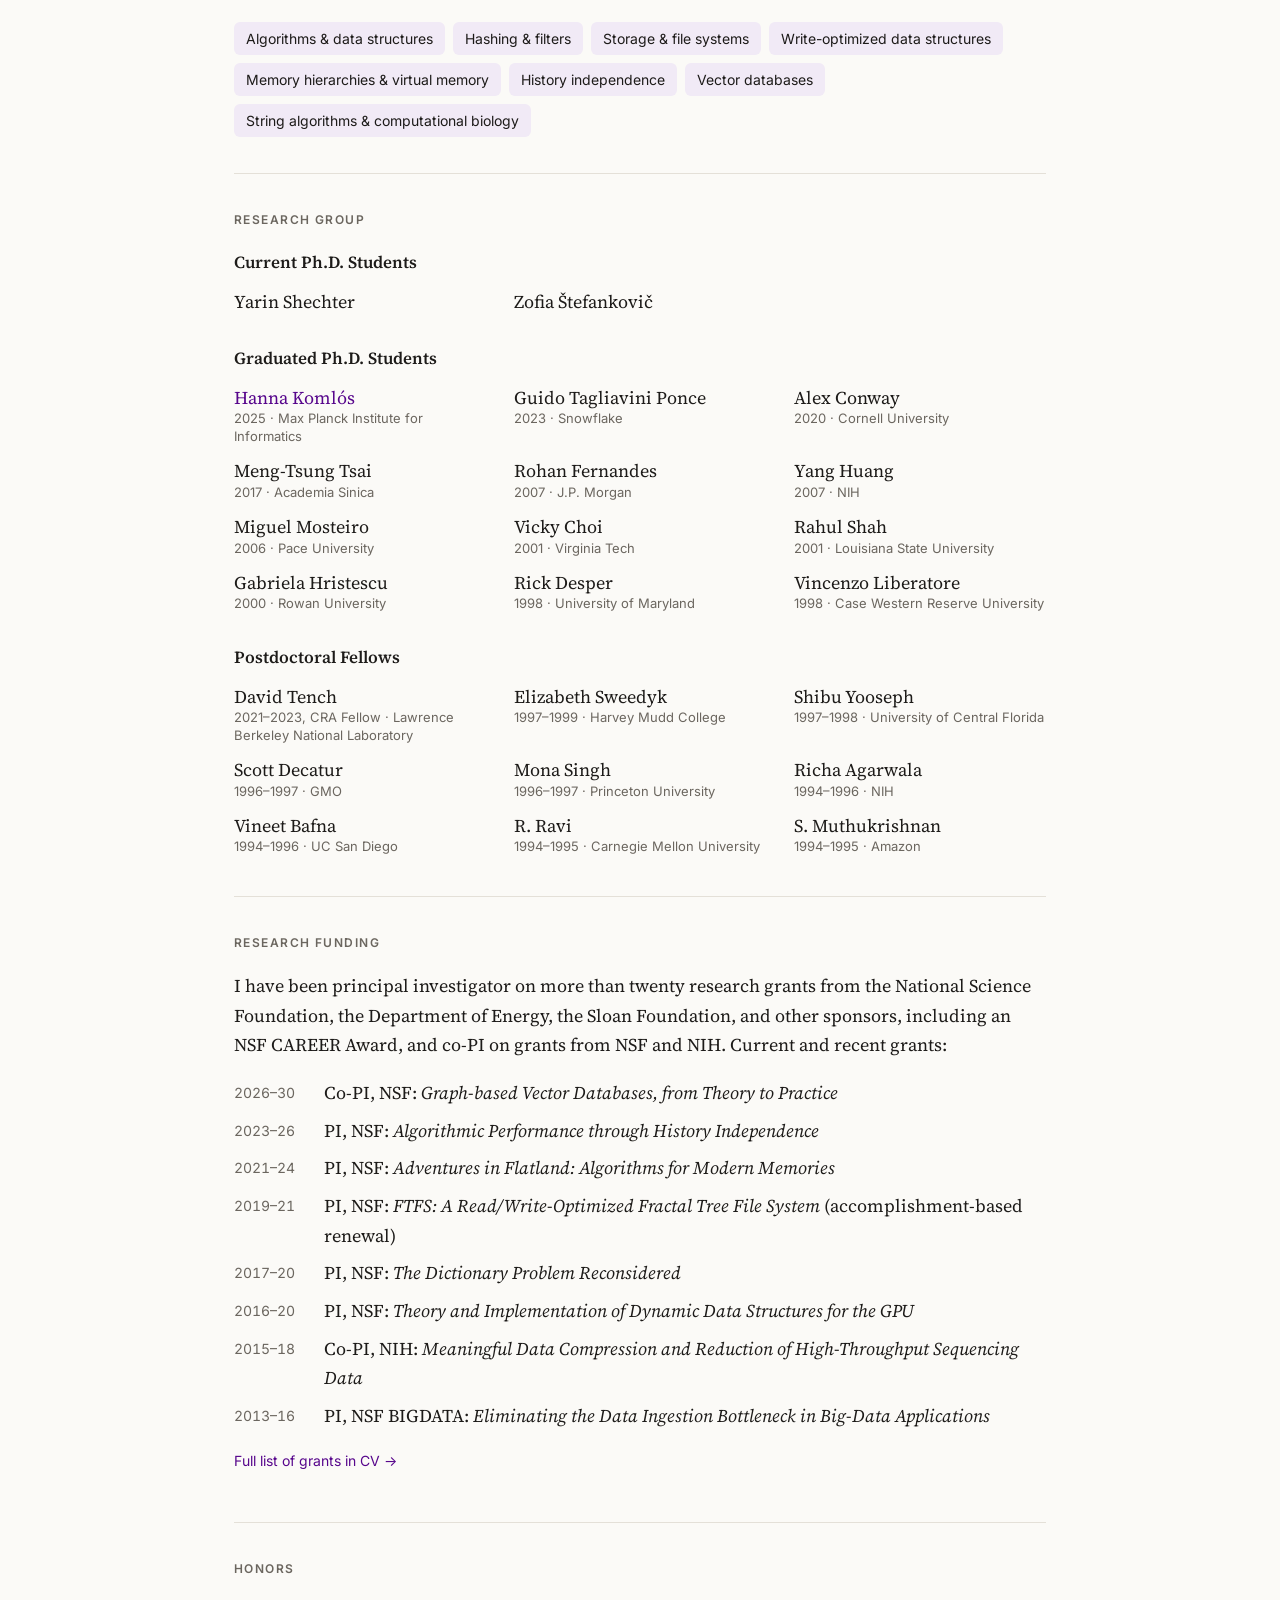
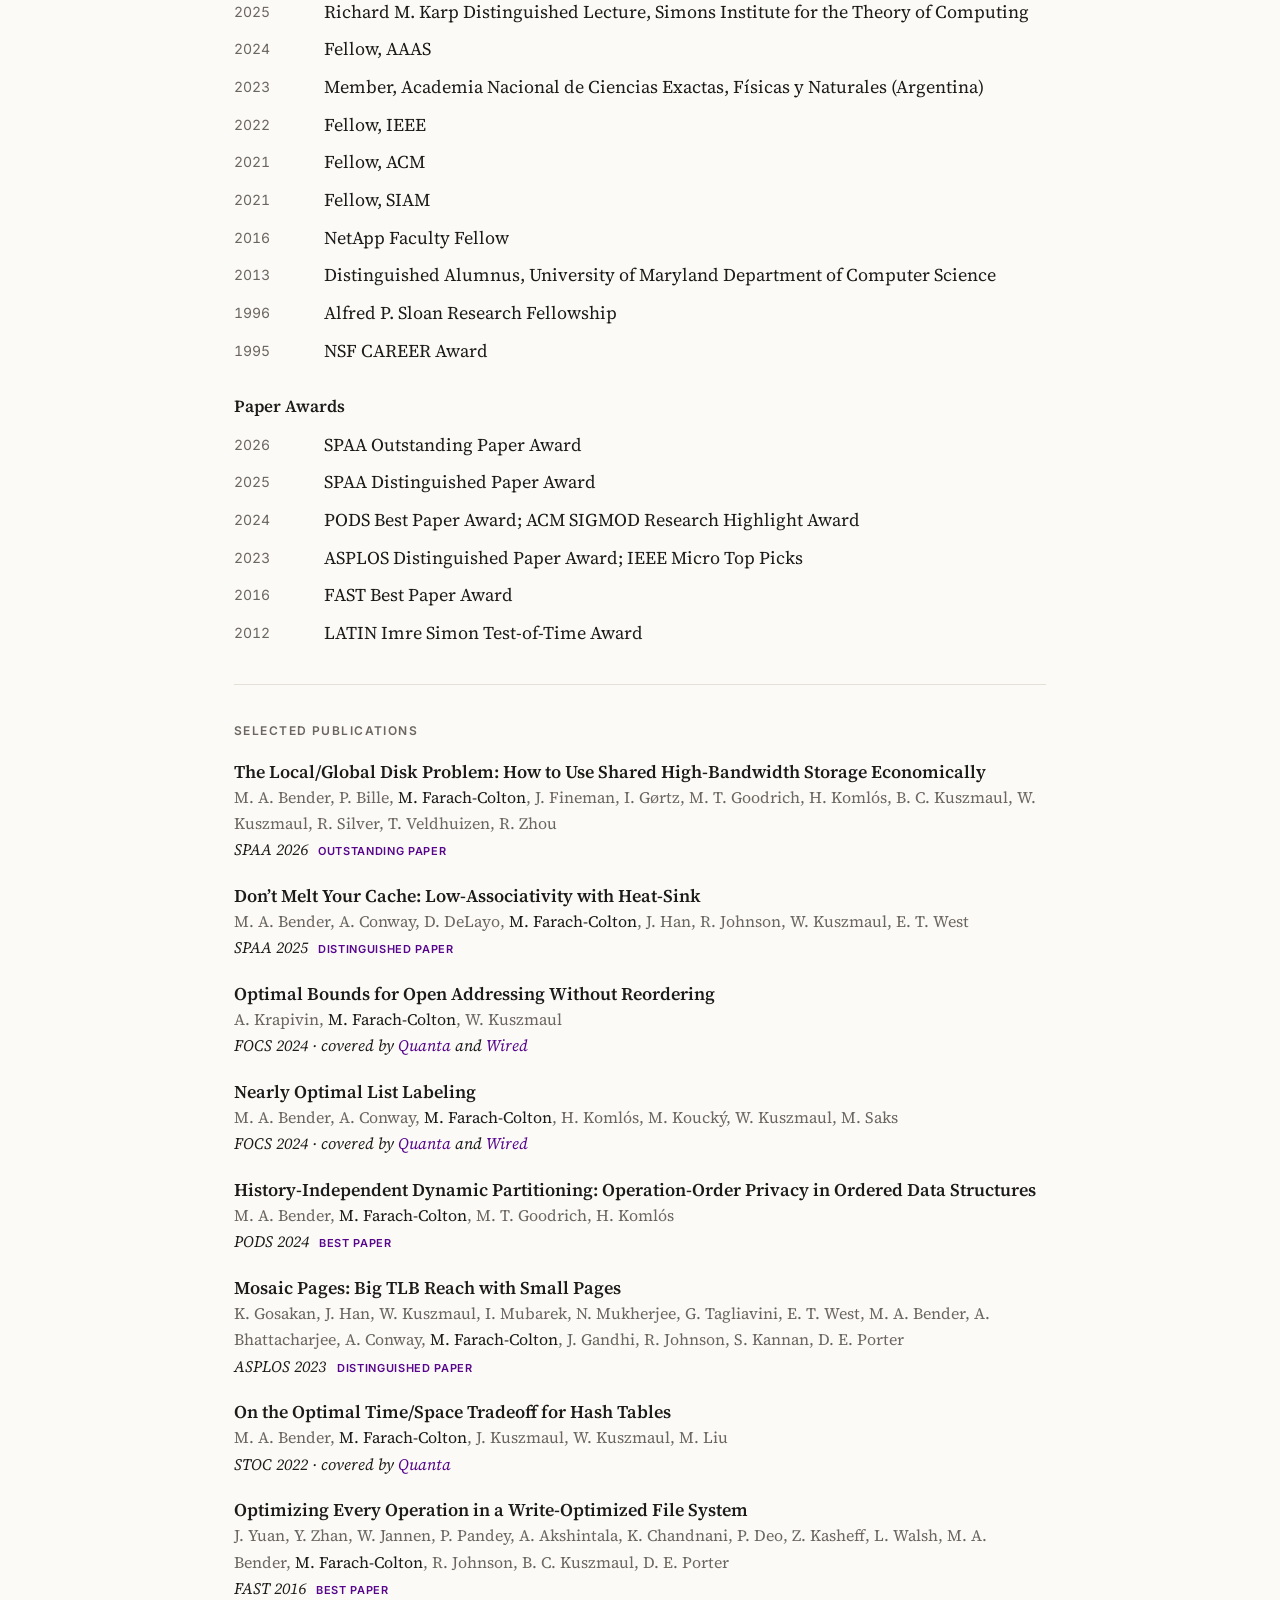
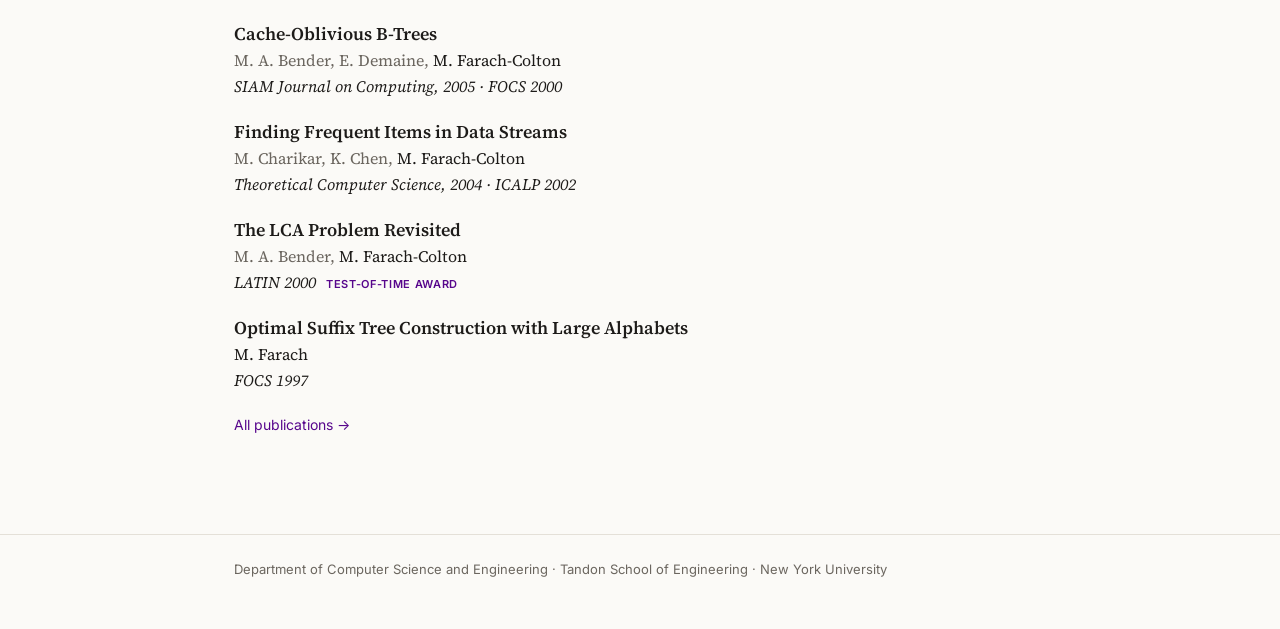
==== commit a3cffa1e: "Group: link Hanna Komlós's homepage Co-Authored-By: Claude Opus 5.5 <noreply@anthropic.com>" ====
--- a/index.html
+++ b/index.html
@@ -97,7 +97,7 @@
     </ul>
     <h3>Graduated Ph.D. Students</h3>
     <ul class="people">
-      <li>Hanna Komlós <span>2025 &middot; Max Planck Institute for Informatics</span></li>
+      <li><a href="https://www.hannakomlos.com">Hanna Komlós</a> <span>2025 &middot; Max Planck Institute for Informatics</span></li>
       <li>Guido Tagliavini Ponce <span>2023 &middot; Snowflake</span></li>
       <li>Alex Conway <span>2020 &middot; Cornell University</span></li>
       <li>Meng-Tsung Tsai <span>2017 &middot; Academia Sinica</span></li>
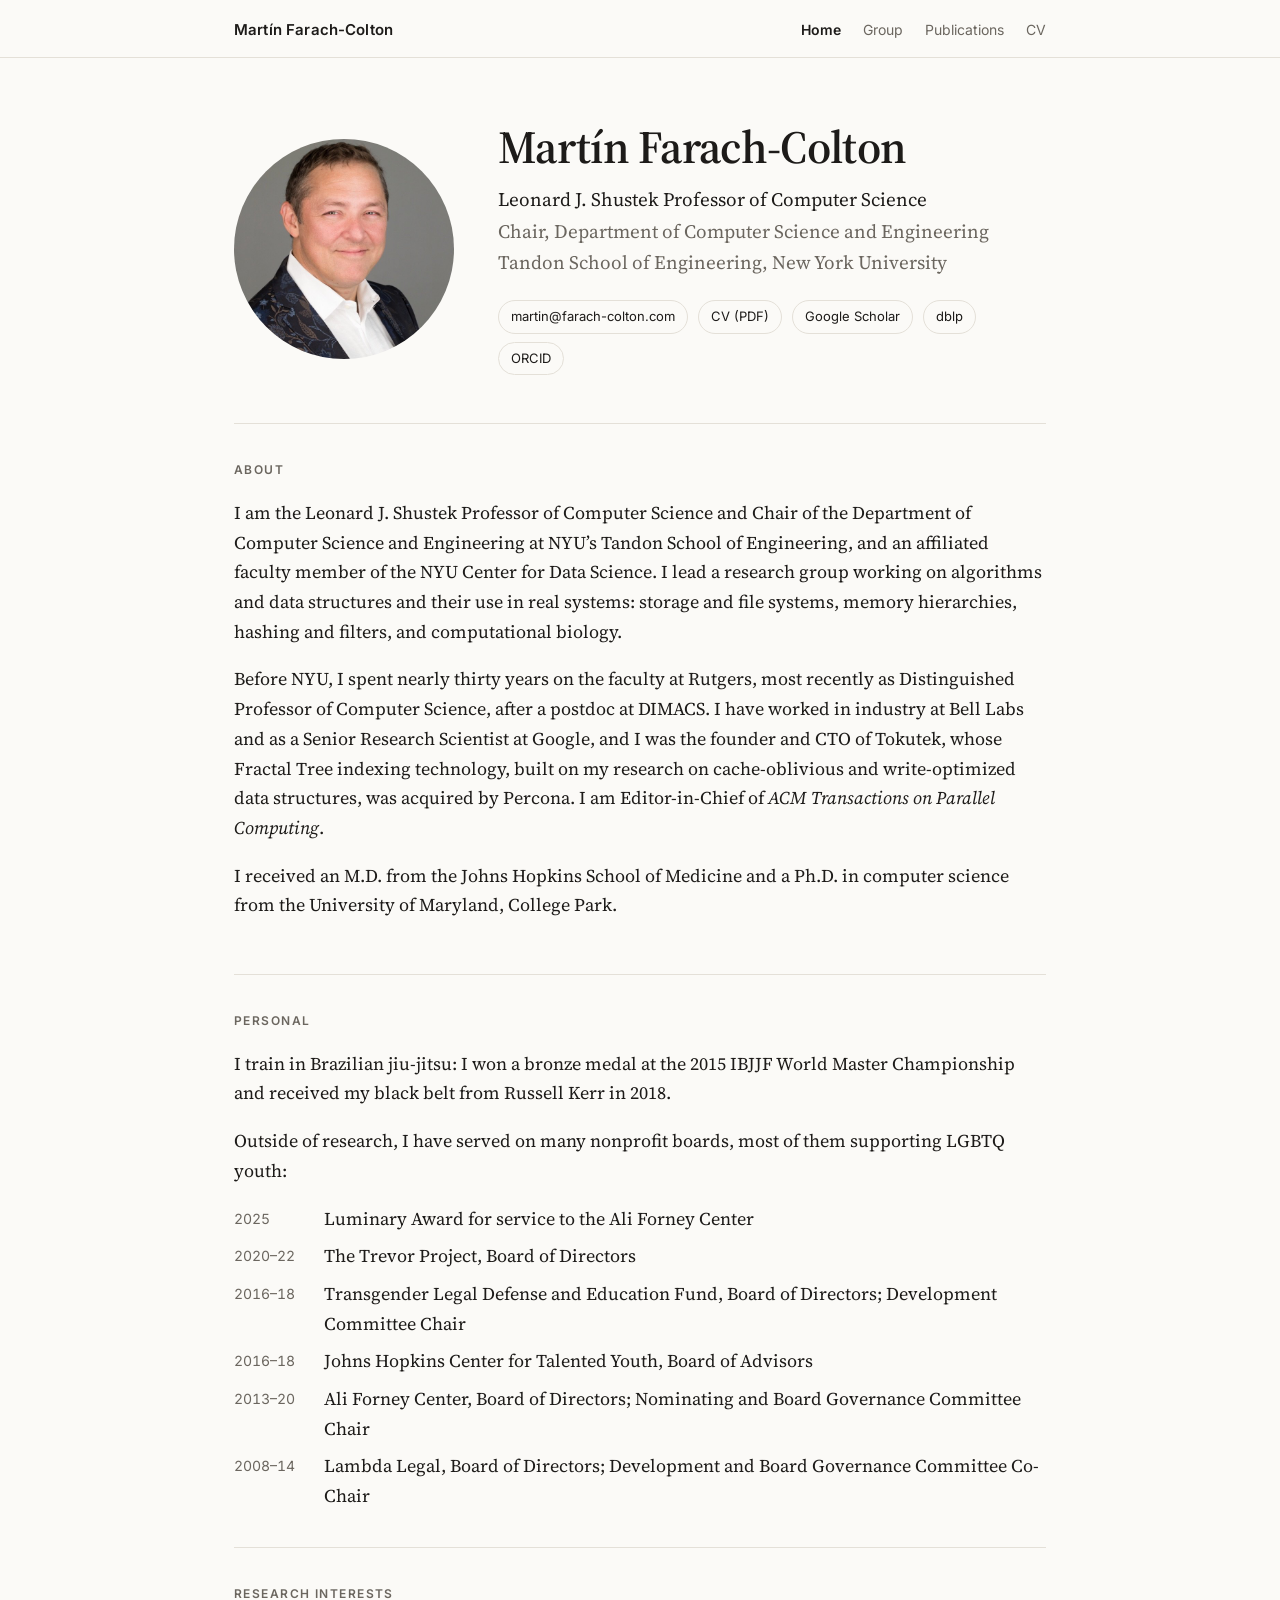
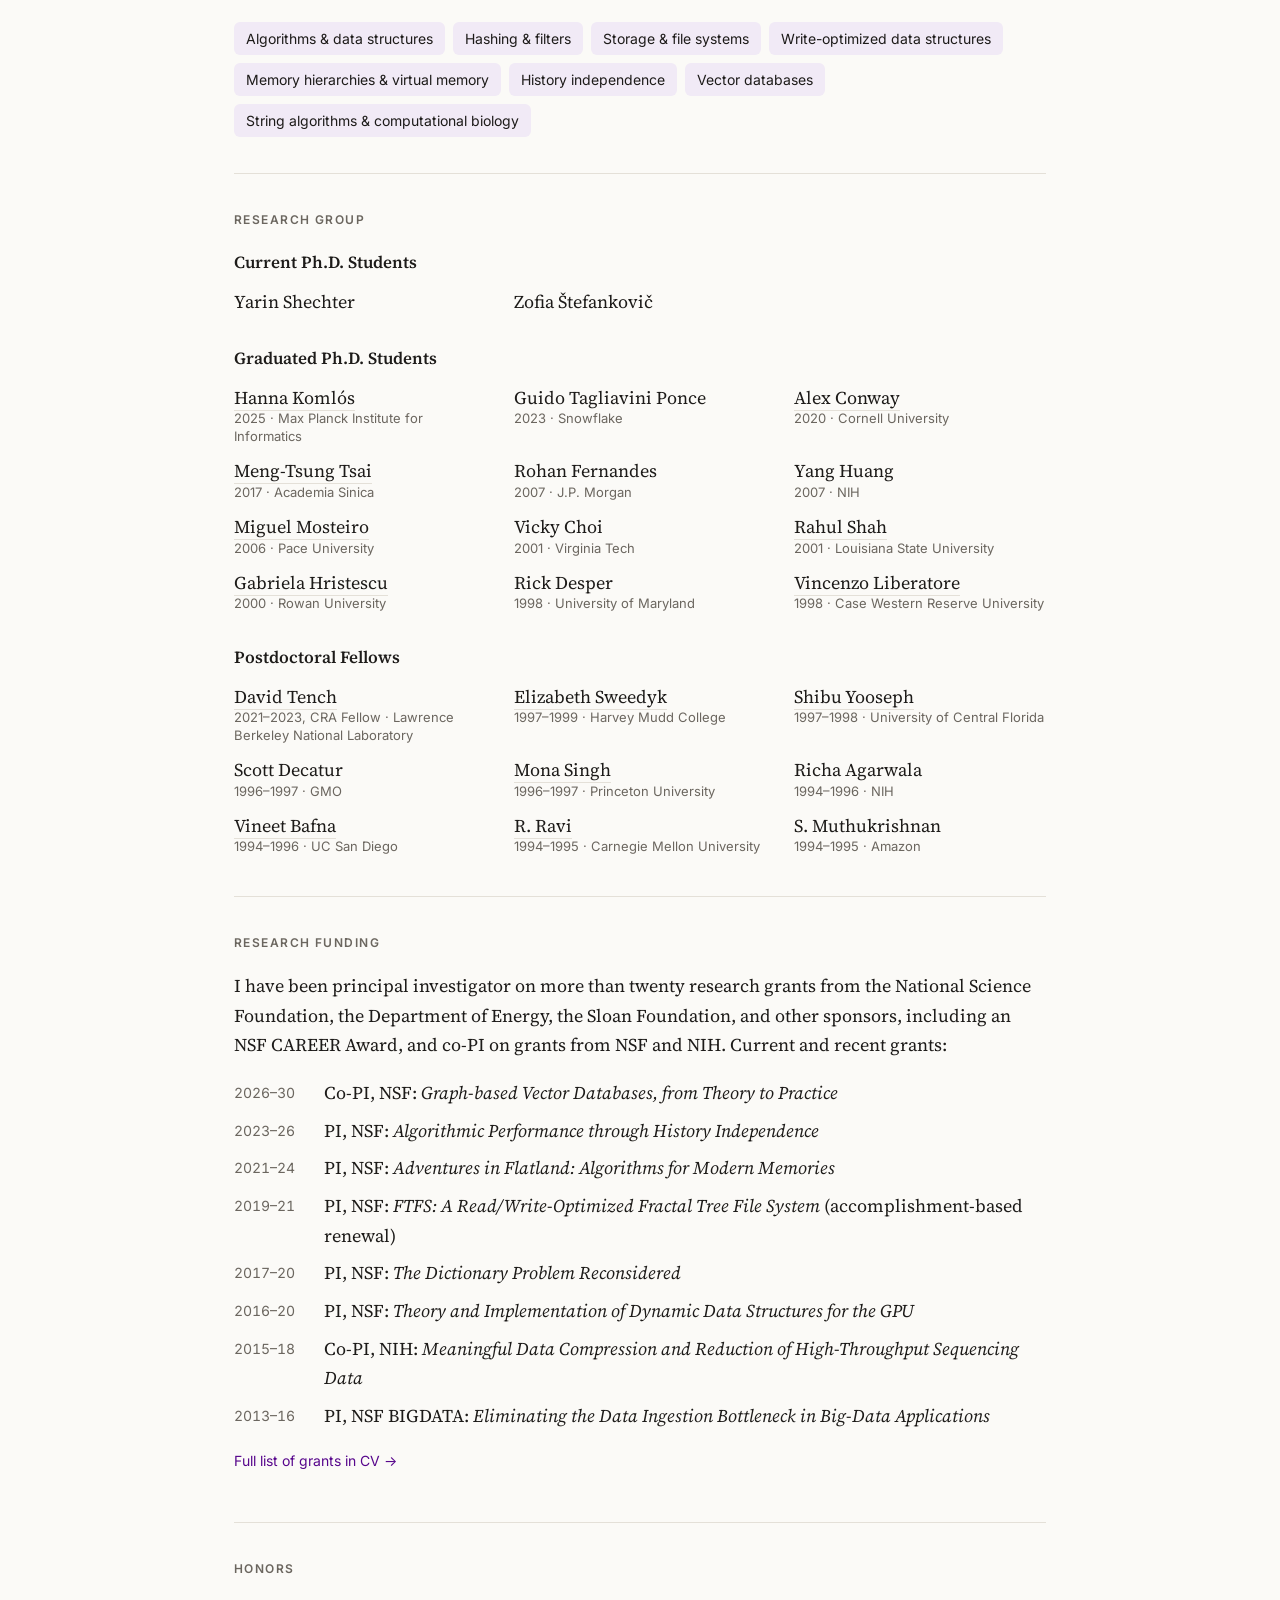
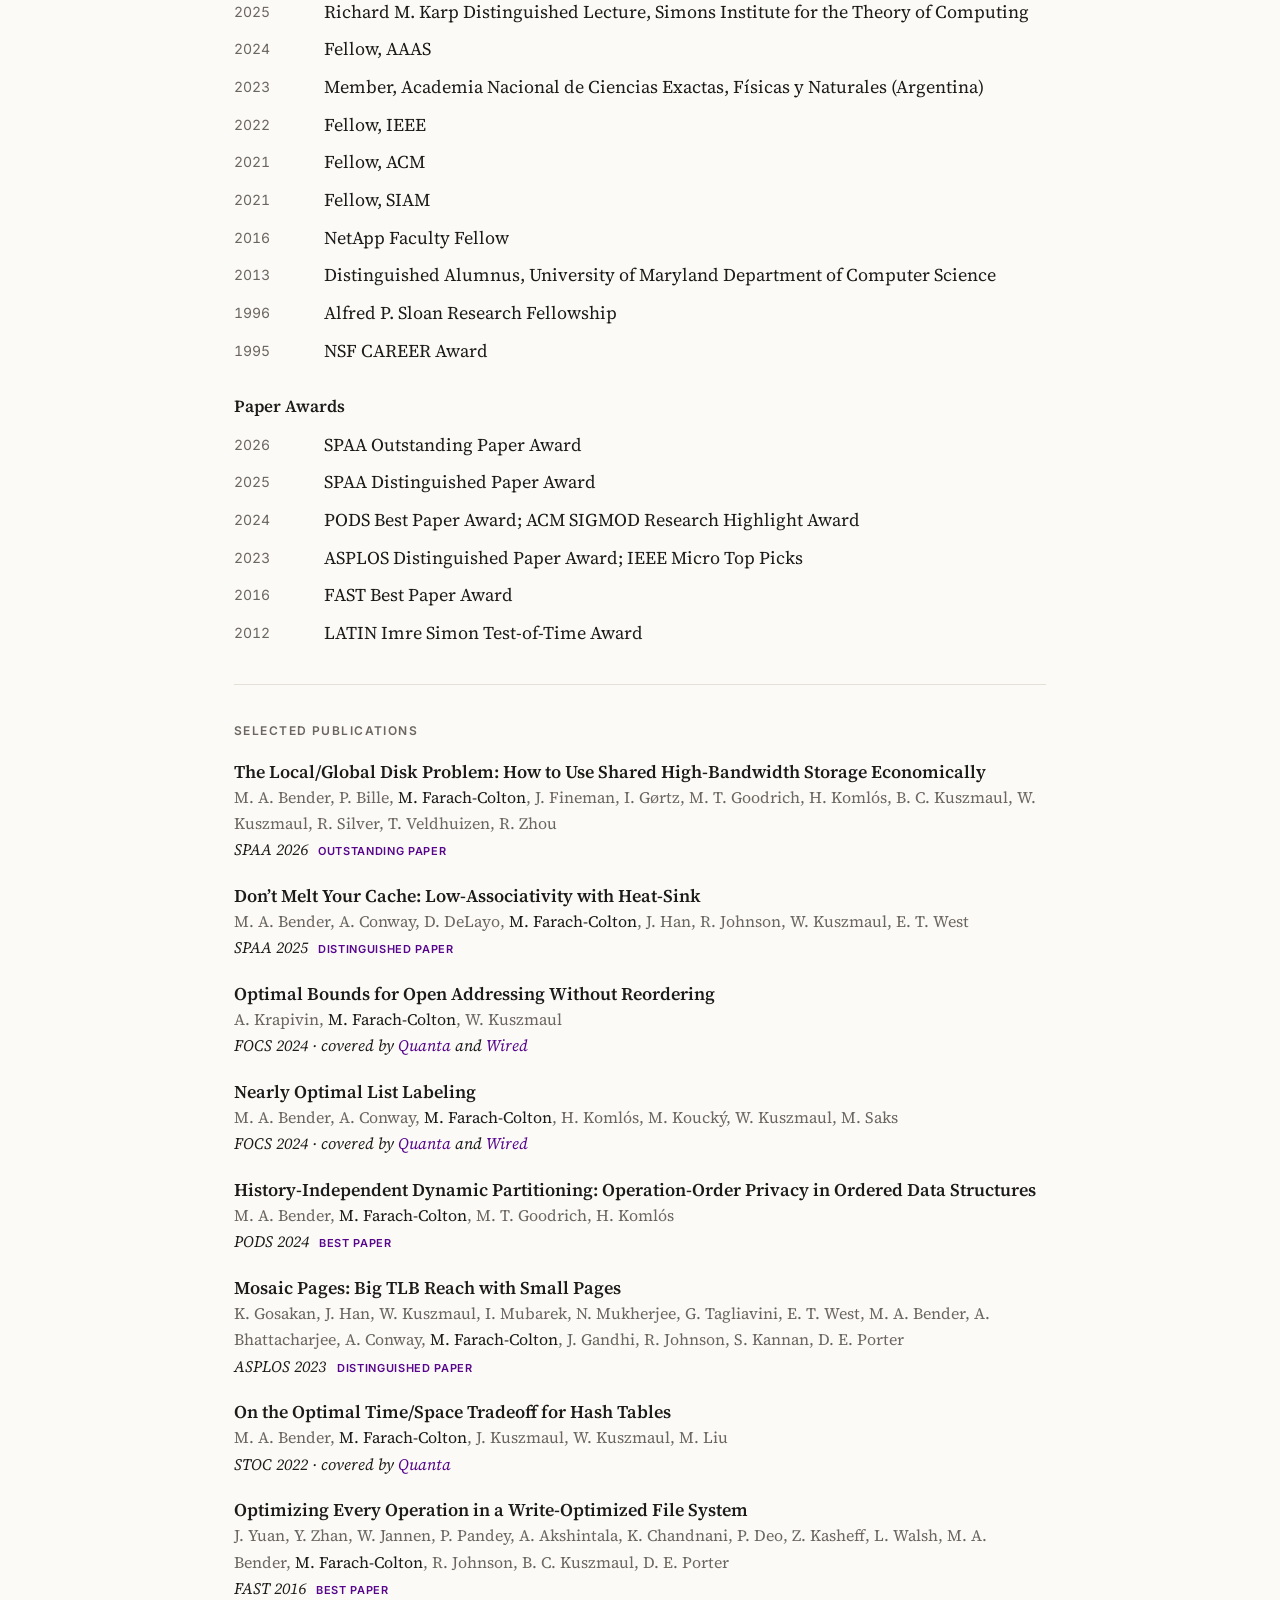
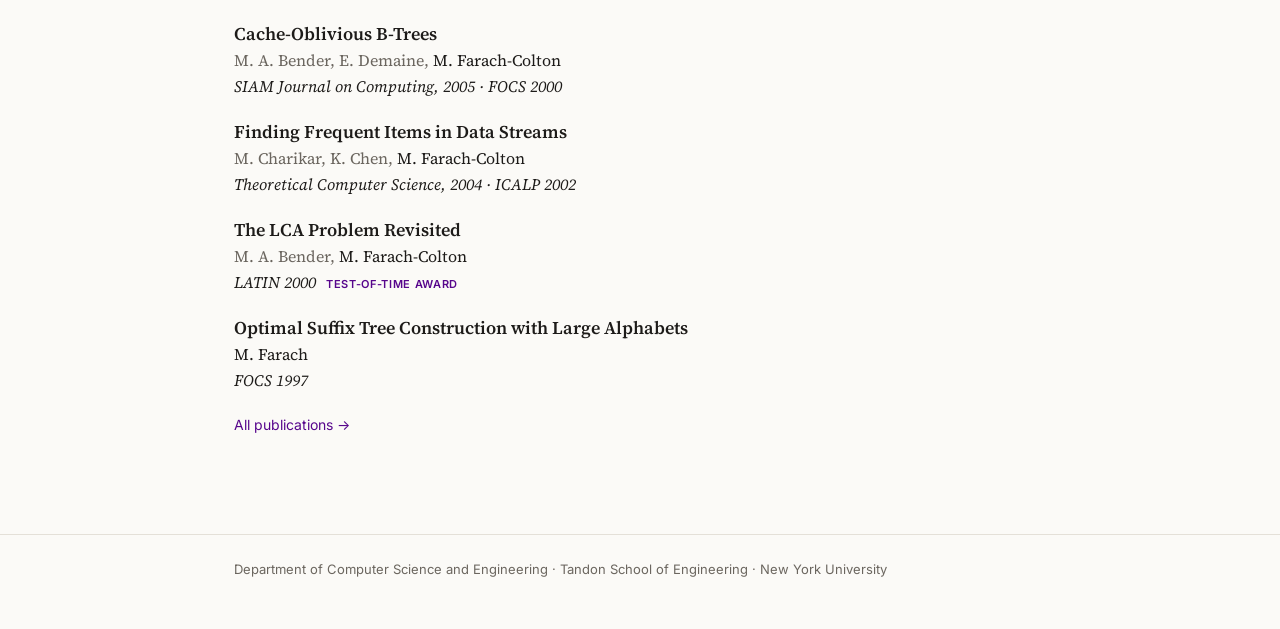
==== commit 33c1d9ad: "Group: link students' and postdocs' homepages Co-Authored-By: Claude Opus 5.5 <noreply@anthropic.com" ====
--- a/index.html
+++ b/index.html
@@ -99,27 +99,27 @@
     <ul class="people">
       <li><a href="https://www.hannakomlos.com">Hanna Komlós</a> <span>2025 &middot; Max Planck Institute for Informatics</span></li>
       <li>Guido Tagliavini Ponce <span>2023 &middot; Snowflake</span></li>
-      <li>Alex Conway <span>2020 &middot; Cornell University</span></li>
-      <li>Meng-Tsung Tsai <span>2017 &middot; Academia Sinica</span></li>
+      <li><a href="https://ajhconway.com">Alex Conway</a> <span>2020 &middot; Cornell University</span></li>
+      <li><a href="https://homepage.iis.sinica.edu.tw/pages/mttsai/">Meng-Tsung Tsai</a> <span>2017 &middot; Academia Sinica</span></li>
       <li>Rohan Fernandes <span>2007 &middot; J.P. Morgan</span></li>
       <li>Yang Huang <span>2007 &middot; NIH</span></li>
-      <li>Miguel Mosteiro <span>2006 &middot; Pace University</span></li>
+      <li><a href="https://www.pace.edu/profile/miguel-mosteiro">Miguel Mosteiro</a> <span>2006 &middot; Pace University</span></li>
       <li>Vicky Choi <span>2001 &middot; Virginia Tech</span></li>
-      <li>Rahul Shah <span>2001 &middot; Louisiana State University</span></li>
-      <li>Gabriela Hristescu <span>2000 &middot; Rowan University</span></li>
+      <li><a href="https://www.csc.lsu.edu/~rahul/">Rahul Shah</a> <span>2001 &middot; Louisiana State University</span></li>
+      <li><a href="https://csm.rowan.edu/departments/cs/facultystaff/compsci_full_part/hristescu.html">Gabriela Hristescu</a> <span>2000 &middot; Rowan University</span></li>
       <li>Rick Desper <span>1998 &middot; University of Maryland</span></li>
-      <li>Vincenzo Liberatore <span>1998 &middot; Case Western Reserve University</span></li>
+      <li><a href="https://case.edu/engineering/about/faculty-and-staff-directory/vincenzo-liberatore">Vincenzo Liberatore</a> <span>1998 &middot; Case Western Reserve University</span></li>
     </ul>
     <h3>Postdoctoral Fellows</h3>
     <ul class="people">
-      <li>David Tench <span>2021&ndash;2023, CRA Fellow &middot; Lawrence Berkeley National Laboratory</span></li>
-      <li>Elizabeth Sweedyk <span>1997&ndash;1999 &middot; Harvey Mudd College</span></li>
-      <li>Shibu Yooseph <span>1997&ndash;1998 &middot; University of Central Florida</span></li>
+      <li><a href="https://www.davidtench.com/">David Tench</a> <span>2021&ndash;2023, CRA Fellow &middot; Lawrence Berkeley National Laboratory</span></li>
+      <li><a href="https://www.cs.hmc.edu/~z/">Elizabeth Sweedyk</a> <span>1997&ndash;1999 &middot; Harvey Mudd College</span></li>
+      <li><a href="https://www.claremontmckenna.edu/academic/faculty/profile/shibu-yooseph">Shibu Yooseph</a> <span>1997&ndash;1998 &middot; University of Central Florida</span></li>
       <li>Scott Decatur <span>1996&ndash;1997 &middot; GMO</span></li>
-      <li>Mona Singh <span>1996&ndash;1997 &middot; Princeton University</span></li>
+      <li><a href="https://www.cs.princeton.edu/~mona/">Mona Singh</a> <span>1996&ndash;1997 &middot; Princeton University</span></li>
       <li>Richa Agarwala <span>1994&ndash;1996 &middot; NIH</span></li>
-      <li>Vineet Bafna <span>1994&ndash;1996 &middot; UC San Diego</span></li>
-      <li>R. Ravi <span>1994&ndash;1995 &middot; Carnegie Mellon University</span></li>
+      <li><a href="https://vbafna.github.io/">Vineet Bafna</a> <span>1994&ndash;1996 &middot; UC San Diego</span></li>
+      <li><a href="http://www.contrib.andrew.cmu.edu/~ravi/">R. Ravi</a> <span>1994&ndash;1995 &middot; Carnegie Mellon University</span></li>
       <li>S. Muthukrishnan <span>1994&ndash;1995 &middot; Amazon</span></li>
     </ul>
   </section>
--- a/style.css
+++ b/style.css
@@ -161,3 +161,5 @@
 .pvenue strong { font-weight: 600; }
 dl.honors dt { white-space: nowrap; }
 dl.honors { grid-template-columns: 72px 1fr; }
+ul.people li a { color: var(--fg); border-bottom: 1px solid var(--rule); }
+ul.people li a:hover { color: var(--accent); border-color: var(--accent); text-decoration: none; }
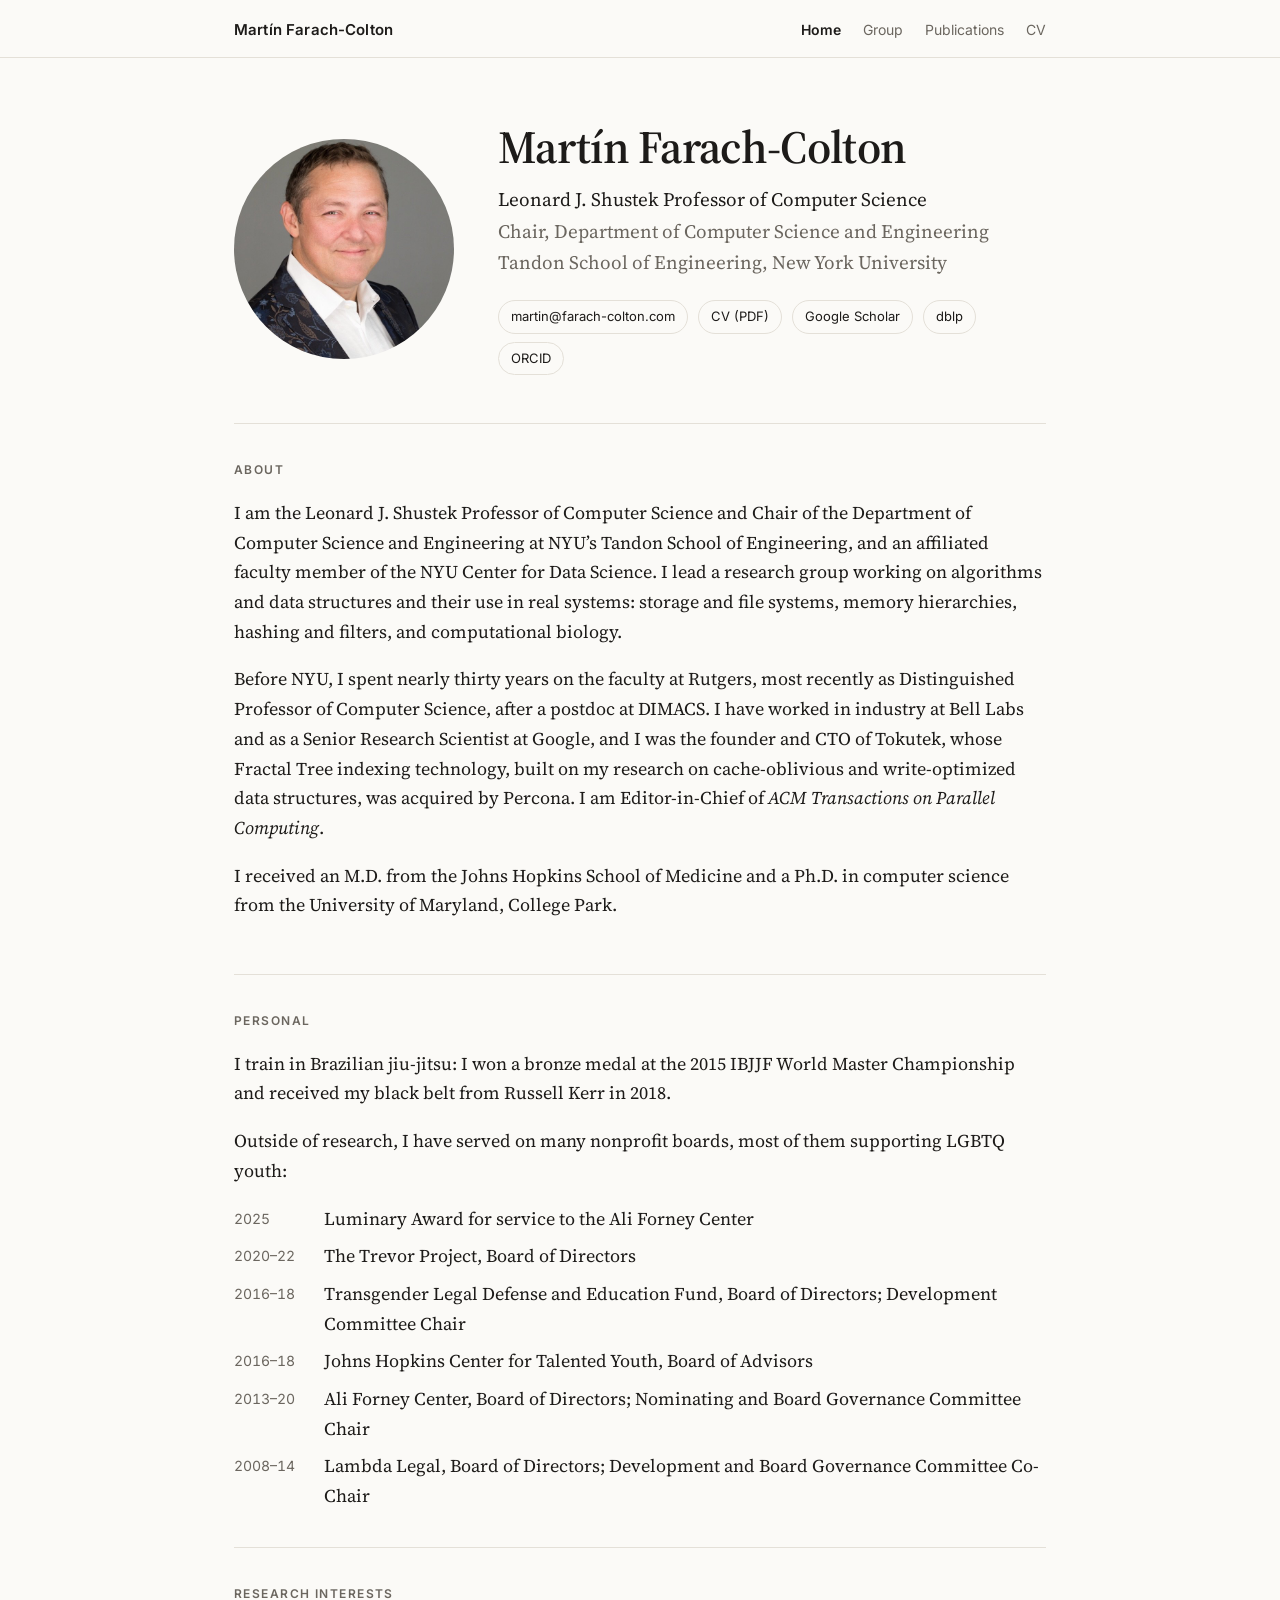
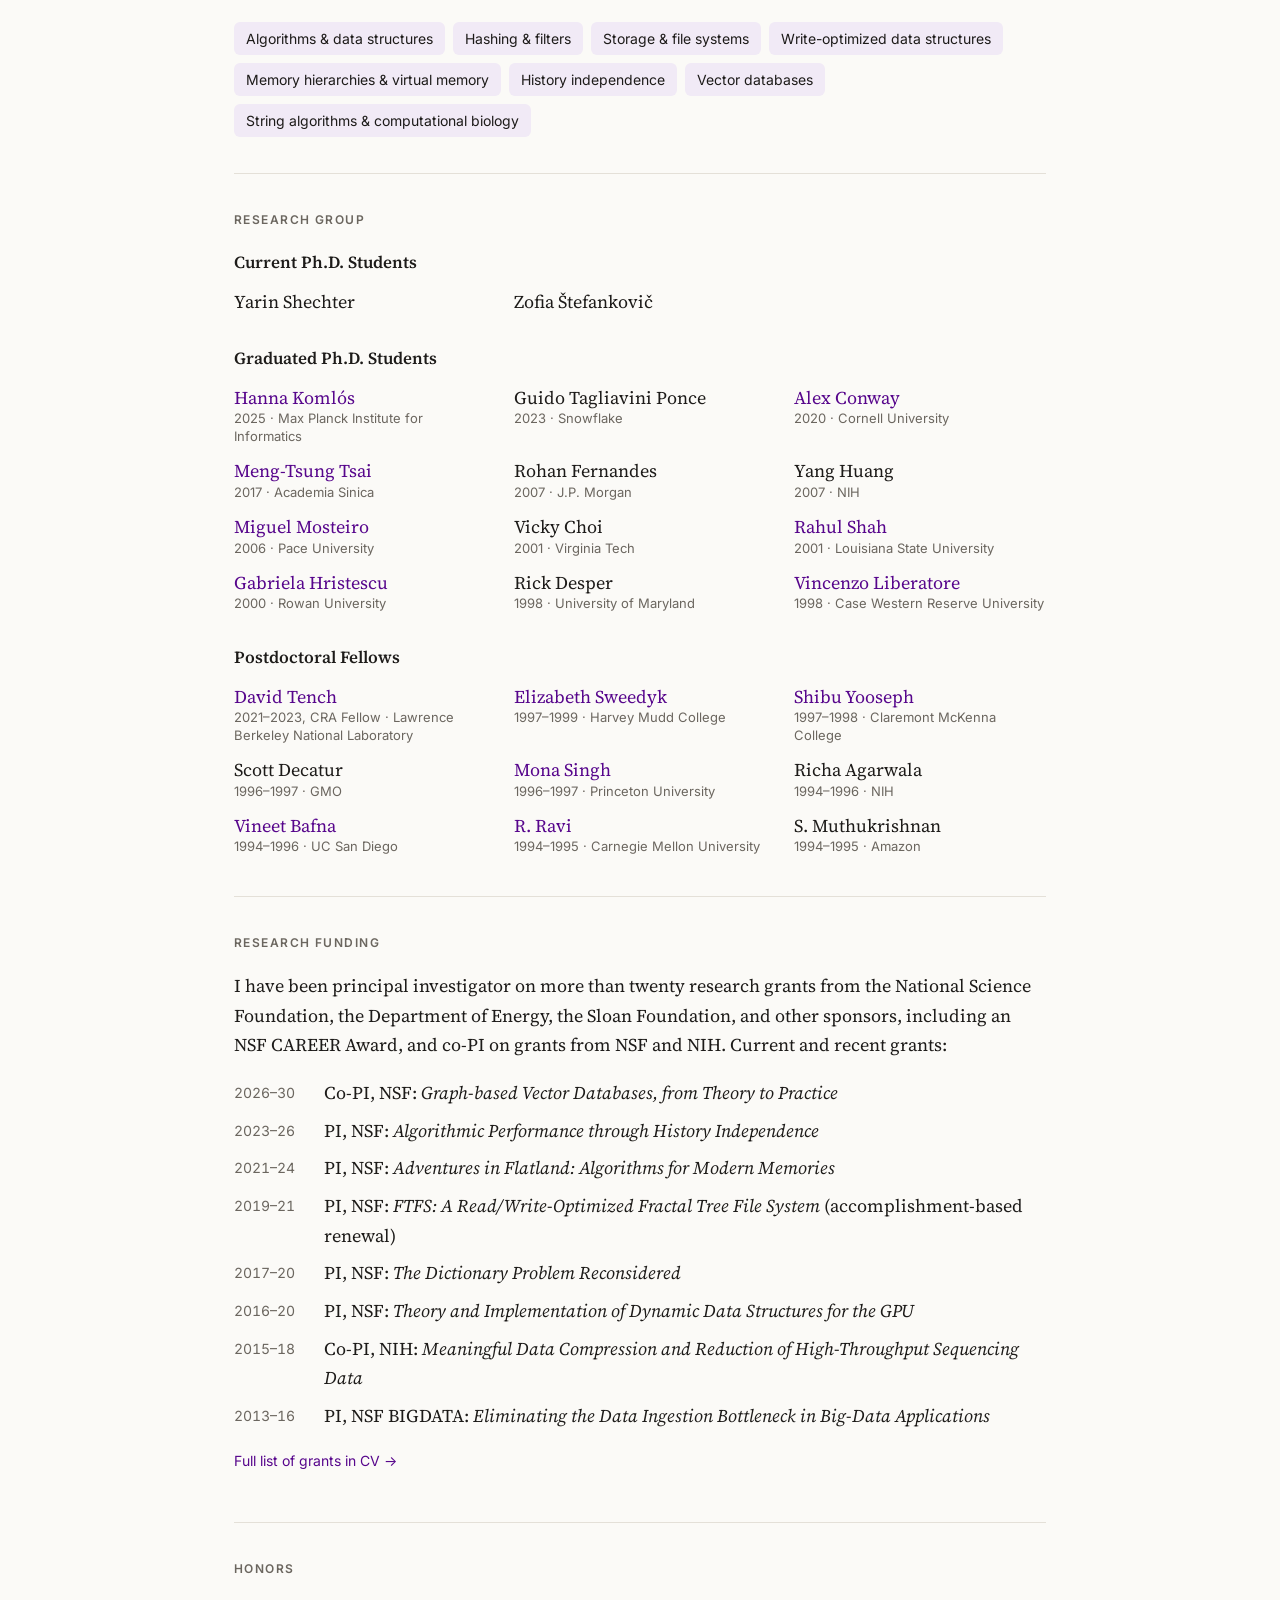
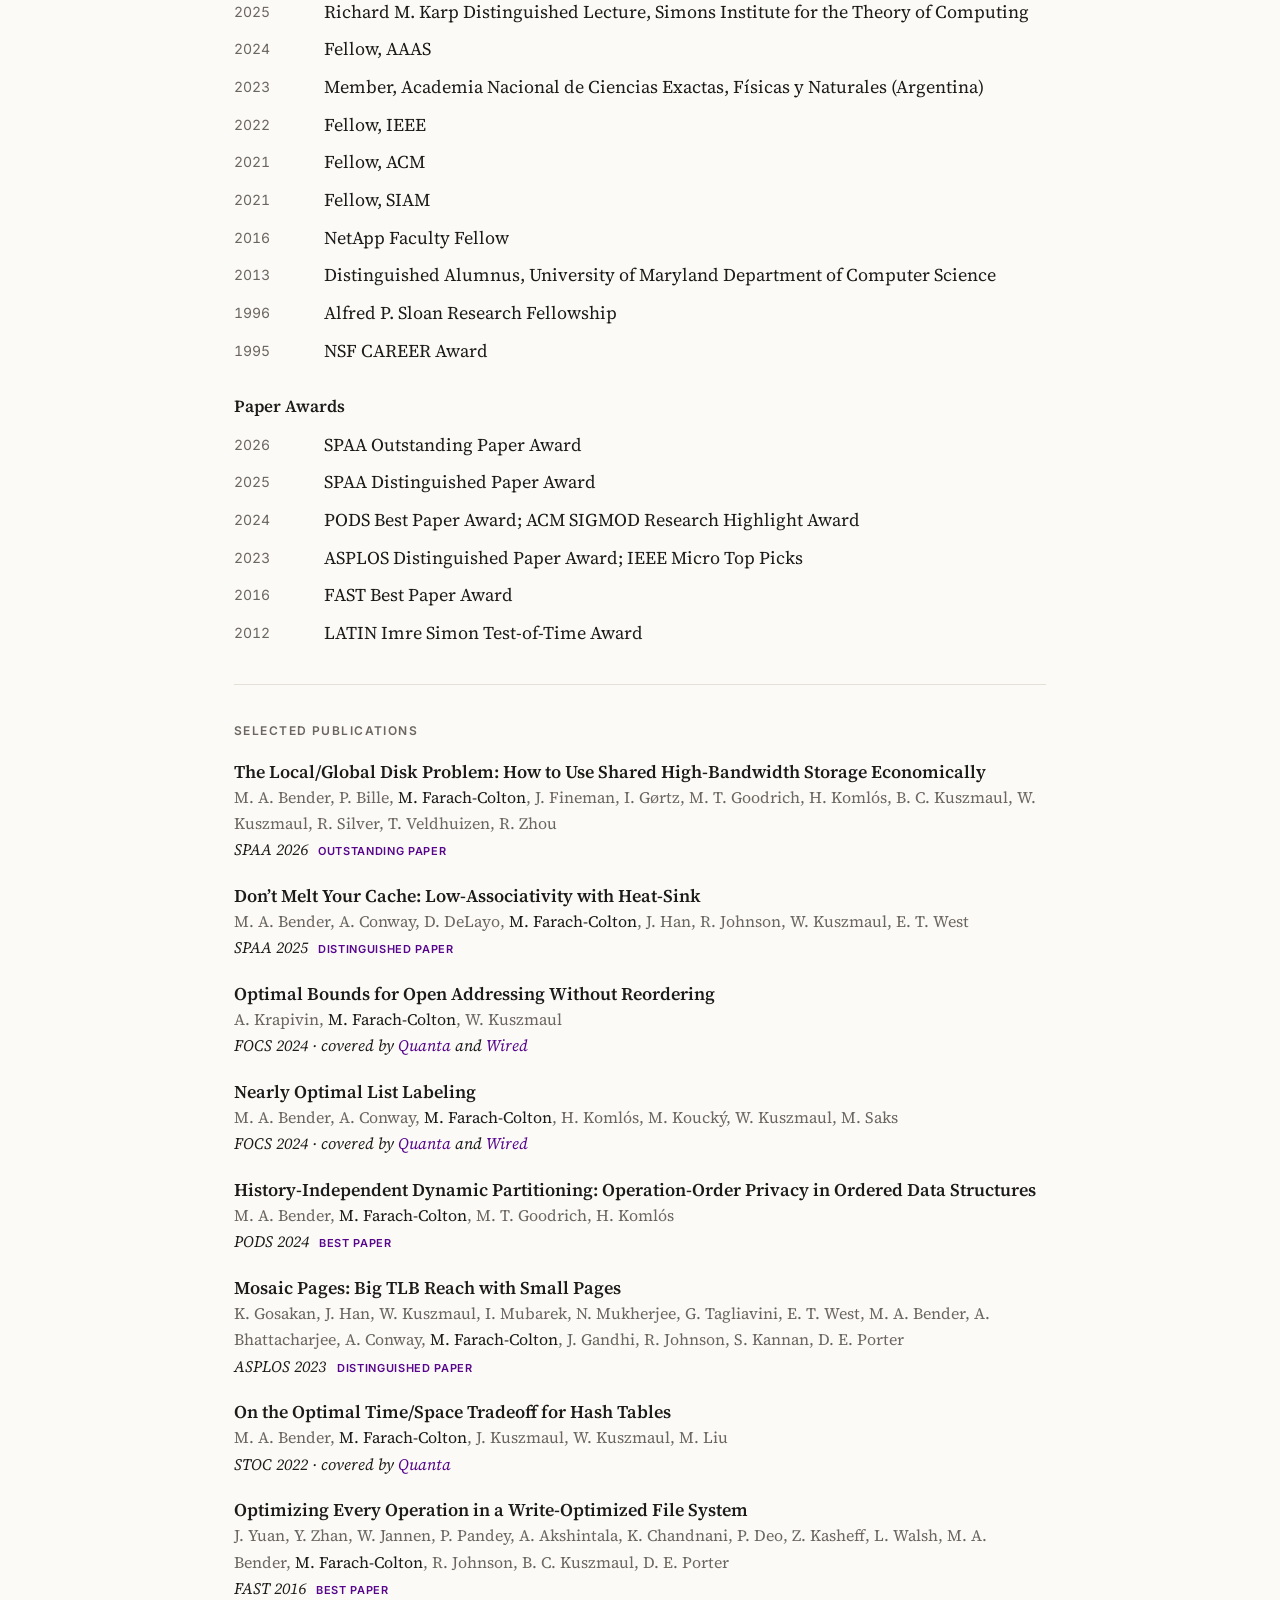
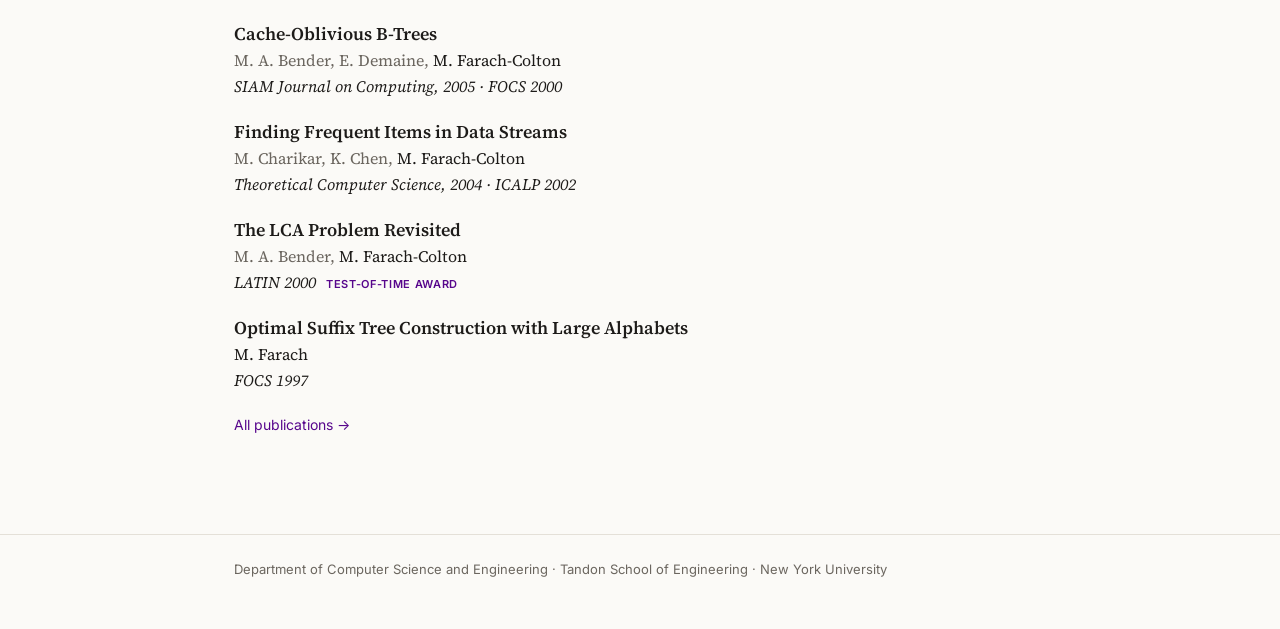
==== commit 0545a03c: "Group: update Shibu Yooseph's affiliation Co-Authored-By: Claude Opus 5.5 <noreply@anthropic.com>" ====
--- a/index.html
+++ b/index.html
@@ -114,7 +114,7 @@
     <ul class="people">
       <li><a href="https://www.davidtench.com/">David Tench</a> <span>2021&ndash;2023, CRA Fellow &middot; Lawrence Berkeley National Laboratory</span></li>
       <li><a href="https://www.cs.hmc.edu/~z/">Elizabeth Sweedyk</a> <span>1997&ndash;1999 &middot; Harvey Mudd College</span></li>
-      <li><a href="https://www.claremontmckenna.edu/academic/faculty/profile/shibu-yooseph">Shibu Yooseph</a> <span>1997&ndash;1998 &middot; University of Central Florida</span></li>
+      <li><a href="https://www.claremontmckenna.edu/academic/faculty/profile/shibu-yooseph">Shibu Yooseph</a> <span>1997&ndash;1998 &middot; Claremont McKenna College</span></li>
       <li>Scott Decatur <span>1996&ndash;1997 &middot; GMO</span></li>
       <li><a href="https://www.cs.princeton.edu/~mona/">Mona Singh</a> <span>1996&ndash;1997 &middot; Princeton University</span></li>
       <li>Richa Agarwala <span>1994&ndash;1996 &middot; NIH</span></li>
--- a/style.css
+++ b/style.css
@@ -161,5 +161,4 @@
 .pvenue strong { font-weight: 600; }
 dl.honors dt { white-space: nowrap; }
 dl.honors { grid-template-columns: 72px 1fr; }
-ul.people li a { color: var(--fg); border-bottom: 1px solid var(--rule); }
-ul.people li a:hover { color: var(--accent); border-color: var(--accent); text-decoration: none; }
+ul.people li a { color: var(--accent); }
